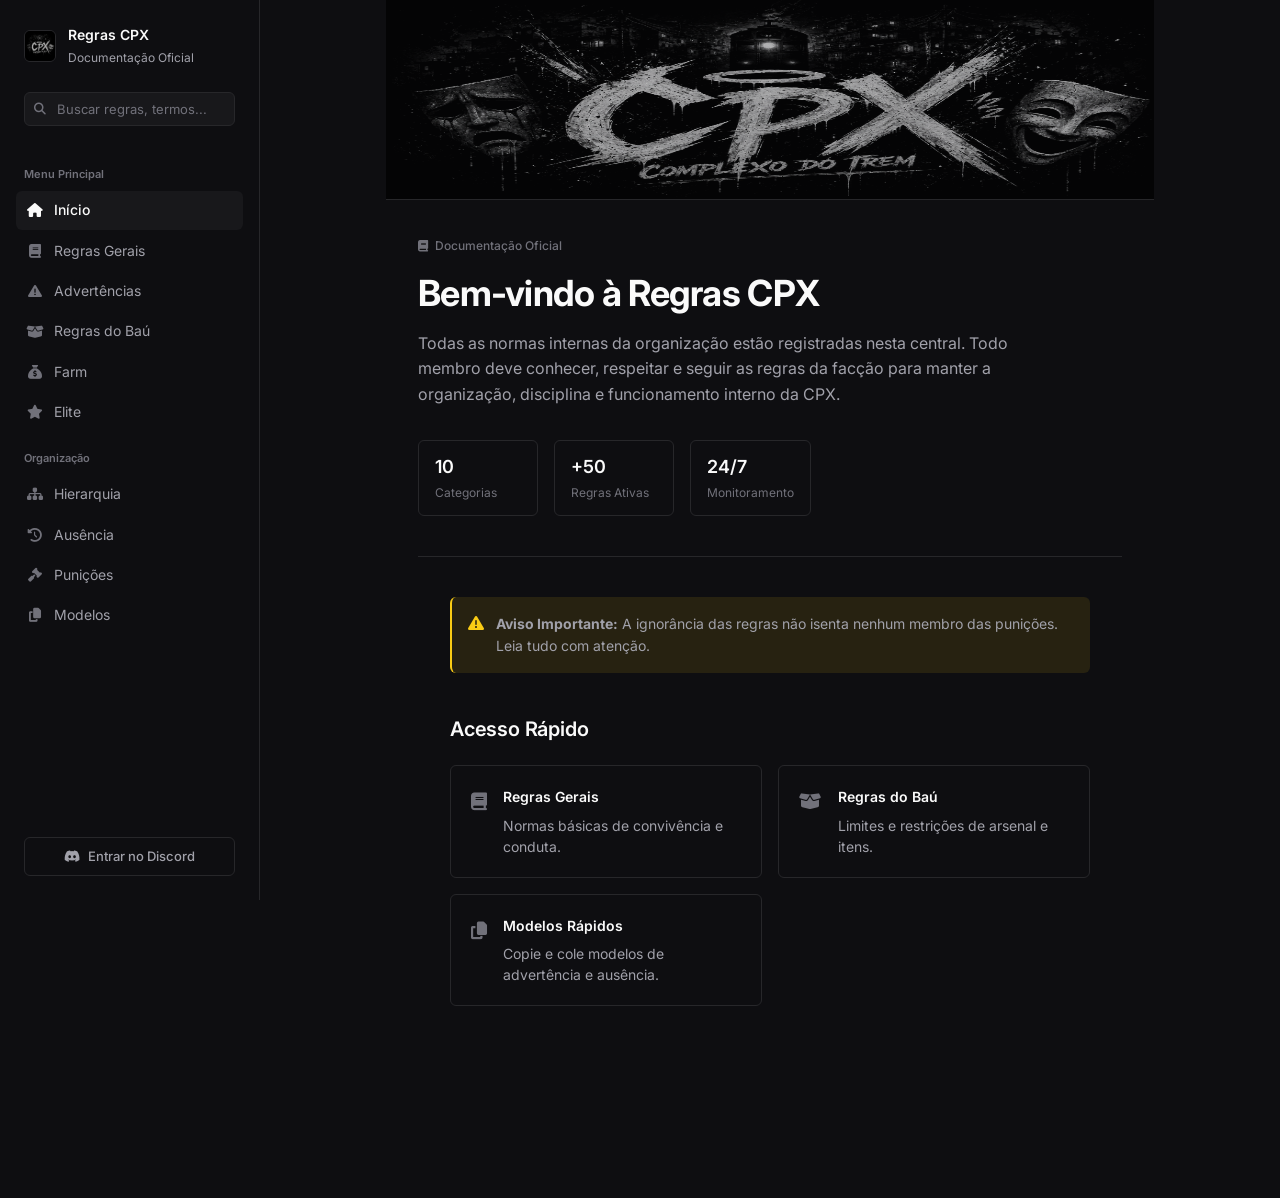
==== index.html @ 90bb9000 "site de regras" ====
<!DOCTYPE html>
<html lang="pt-BR">

<head>
    <meta charset="UTF-8">
    <meta name="viewport" content="width=device-width, initial-scale=1.0">
    <meta name="theme-color" content="#0B0B0D">
    <meta name="description" content="Central oficial de regras da facção CPX">
    <title>Regras CPX | Início</title>
    <link rel="stylesheet" href="style.css">
    <link rel="stylesheet" href="https://cdnjs.cloudflare.com/ajax/libs/font-awesome/6.4.0/css/all.min.css">
</head>

<body>

    <!-- Overlay Mobile -->
    <div id="overlay"></div>

    <!-- Sidebar -->
    <aside id="sidebar">
        <div class="sidebar-header">
            <div class="sidebar-logo"><img src="assets/logo.png" alt="CPX"></div>
            <div class="sidebar-title">
                <span>Regras CPX</span>
                <span>Documentação Oficial</span>
            </div>
        </div>

        <div class="sidebar-search">
            <div class="search-wrap">
                <i class="fa-solid fa-search search-icon"></i>
                <input type="text" id="search-input" placeholder="Buscar regras, termos...">
            </div>
            <div id="search-results"></div>
        </div>

        <nav class="sidebar-nav">
            <div class="nav-section-label">Menu Principal</div>
            <a href="index.html" class="nav-link active">
                <i class="fa-solid fa-house nav-icon"></i> Início
            </a>
            <a href="pages/gerais.html" class="nav-link">
                <i class="fa-solid fa-book nav-icon"></i> Regras Gerais
            </a>
            <a href="pages/advertencias.html" class="nav-link">
                <i class="fa-solid fa-triangle-exclamation nav-icon"></i> Advertências
            </a>
            <a href="pages/bau.html" class="nav-link">
                <i class="fa-solid fa-box-open nav-icon"></i> Regras do Baú
            </a>
            <a href="pages/farm.html" class="nav-link">
                <i class="fa-solid fa-sack-dollar nav-icon"></i> Farm
            </a>
            <a href="pages/elite.html" class="nav-link">
                <i class="fa-solid fa-star nav-icon"></i> Elite
            </a>

            <div class="nav-section-label">Organização</div>
            <a href="pages/hierarquia.html" class="nav-link">
                <i class="fa-solid fa-sitemap nav-icon"></i> Hierarquia
            </a>
            <a href="pages/ausencia.html" class="nav-link">
                <i class="fa-solid fa-clock-rotate-left nav-icon"></i> Ausência
            </a>
            <a href="pages/punicoes.html" class="nav-link">
                <i class="fa-solid fa-gavel nav-icon"></i> Punições
            </a>
            <a href="pages/modelos.html" class="nav-link">
                <i class="fa-solid fa-copy nav-icon"></i> Modelos
            </a>
        </nav>

        <div class="sidebar-footer">
            <a href="#" class="discord-btn">
                <i class="fa-brands fa-discord"></i> Entrar no Discord
            </a>
        </div>
    </aside>

    <!-- Main Content -->
    <main id="main">
        <!-- Topbar Mobile -->
        <div id="topbar">
            <button class="hamburger" id="hamburger-btn">
                <i class="fa-solid fa-bars"></i>
            </button>
            <div class="topbar-logo">Regras CPX</div>
            <div style="width: 24px;"></div> <!-- Spacer -->
        </div>

        <!-- Page: Início -->
        <section class="page active" id="page-inicio">
            <div class="page-cover">
                <img src="assets/banner.png" alt="Banner CPX">
            </div>
            <div class="page-content" style="padding-top: 32px;">
                <div class="hero">
                    <div class="hero-badge"><i class="fa-solid fa-book"></i> Documentação Oficial</div>
                    <h1>Bem-vindo à <span>Regras CPX</span></h1>
                    <p>
                        Todas as normas internas da organização estão registradas nesta central.
                        Todo membro deve conhecer, respeitar e seguir as regras da facção para manter a organização,
                        disciplina e funcionamento interno da CPX.
                    </p>

                    <div class="hero-stats">
                        <div class="stat-card">
                            <span class="stat-num">10</span>
                            <span class="stat-label">Categorias</span>
                        </div>
                        <div class="stat-card">
                            <span class="stat-num">+50</span>
                            <span class="stat-label">Regras Ativas</span>
                        </div>
                        <div class="stat-card">
                            <span class="stat-num">24/7</span>
                            <span class="stat-label">Monitoramento</span>
                        </div>
                    </div>
                </div>

                <div class="page-content" style="padding-top: 0;">
                    <div class="alert alert-yellow">
                        <i class="fa-solid fa-triangle-exclamation alert-icon"></i>
                        <div>
                            <strong>Aviso Importante:</strong> A ignorância das regras não isenta nenhum membro das
                            punições. Leia tudo com atenção.
                        </div>
                    </div>

                    <div class="section-title">Acesso Rápido</div>

                    <div class="cards-grid">
                        <a href="pages/gerais.html" style="text-decoration: none;">
                            <div class="rule-card">
                                <div class="rule-card-icon" style="color: var(--text-primary);"><i
                                        class="fa-solid fa-book"></i></div>
                                <div class="rule-card-body">
                                    <strong>Regras Gerais</strong>
                                    <span>Normas básicas de convivência e conduta.</span>
                                </div>
                            </div>
                        </a>
                        <a href="pages/bau.html" style="text-decoration: none;">
                            <div class="rule-card">
                                <div class="rule-card-icon" style="color: var(--yellow);"><i
                                        class="fa-solid fa-box-open"></i></div>
                                <div class="rule-card-body">
                                    <strong>Regras do Baú</strong>
                                    <span>Limites e restrições de arsenal e itens.</span>
                                </div>
                            </div>
                        </a>
                        <a href="pages/modelos.html" style="text-decoration: none;">
                            <div class="rule-card">
                                <div class="rule-card-icon" style="color: var(--green);"><i
                                        class="fa-solid fa-copy"></i></div>
                                <div class="rule-card-body">
                                    <strong>Modelos Rápidos</strong>
                                    <span>Copie e cole modelos de advertência e ausência.</span>
                                </div>
                            </div>
                        </a>
                    </div>
                </div>
        </section>
    </main>

    <!-- Back to top button -->
    <div id="back-top">
        <i class="fa-solid fa-chevron-up"></i>
    </div>

    <script src="script.js"></script>
</body>

</html>
---- style.css ----
@import url('https://fonts.googleapis.com/css2?family=Inter:wght@400;500;600;700&display=swap');

*,
*::before,
*::after {
  box-sizing: border-box;
  margin: 0;
  padding: 0;
}

:root {
  /* Cores estilo GitBook/Documentação */
  --bg-main: #0E0E11;
  --bg-sidebar: #0E0E11;
  --bg-card: #0E0E11;
  --bg-hover: #18181B;
  --border: #27272A;
  --border-hover: #3F3F46;

  --text-primary: #FAFAFA;
  --text-secondary: #A1A1AA;
  --text-muted: #71717A;

  --accent: #FFFFFF;

  /* Cores mais sóbrias/pastéis para os ícones */
  --red: #F87171;
  --green: #4ADE80;
  --yellow: #FACC15;
  --purple: #C084FC;
  --blue: #60A5FA;

  --sidebar-width: 260px;
  --transition: all 0.15s ease;

  --content-max-width: 768px;
}

html {
  scroll-behavior: smooth;
}

body {
  font-family: 'Inter', -apple-system, BlinkMacSystemFont, 'Segoe UI', Roboto, Helvetica, Arial, sans-serif;
  background: var(--bg-main);
  color: var(--text-primary);
  min-height: 100vh;
  display: flex;
  overflow-x: hidden;
  line-height: 1.6;
}

/* ── SCROLLBAR ── */
::-webkit-scrollbar {
  width: 6px;
  height: 6px;
}

::-webkit-scrollbar-track {
  background: transparent;
}

::-webkit-scrollbar-thumb {
  background: #27272A;
  border-radius: 4px;
}

::-webkit-scrollbar-thumb:hover {
  background: #3F3F46;
}

/* ── SIDEBAR ── */
#sidebar {
  width: var(--sidebar-width);
  min-height: 100vh;
  background: var(--bg-sidebar);
  border-right: 1px solid var(--border);
  display: flex;
  flex-direction: column;
  position: fixed;
  top: 0;
  left: 0;
  z-index: 100;
  overflow-y: auto;
  transition: transform 0.25s ease;
}

.sidebar-header {
  padding: 24px 24px 16px;
  display: flex;
  align-items: center;
  gap: 12px;
}

.sidebar-logo {
  width: 32px;
  height: 32px;
  background: var(--bg-hover);
  border: 1px solid var(--border);
  border-radius: 6px;
  display: flex;
  align-items: center;
  justify-content: center;
  flex-shrink: 0;
  overflow: hidden;
}

.sidebar-logo img {
  width: 100%;
  height: 100%;
  object-fit: cover;
}

/* Substitui a logo antiga caso não tenha imagem */
.sidebar-logo:empty::before {
  content: 'C';
  font-weight: 700;
  font-size: 14px;
  color: var(--text-primary);
}

.sidebar-title {
  display: flex;
  flex-direction: column;
}

.sidebar-title span:first-child {
  font-size: 14px;
  font-weight: 600;
  color: var(--text-primary);
}

.sidebar-title span:last-child {
  font-size: 12px;
  color: var(--text-secondary);
  font-weight: 400;
  margin-top: 2px;
}

/* Search */
.sidebar-search {
  padding: 8px 24px 16px;
}

.search-wrap {
  position: relative;
}

.search-wrap input {
  width: 100%;
  background: var(--bg-hover);
  border: 1px solid var(--border);
  border-radius: 6px;
  padding: 8px 12px 8px 32px;
  color: var(--text-primary);
  font-family: inherit;
  font-size: 13px;
  outline: none;
  transition: var(--transition);
}

.search-wrap input::placeholder {
  color: var(--text-muted);
}

.search-wrap input:focus {
  border-color: var(--border-hover);
  background: transparent;
}

.search-icon {
  position: absolute;
  left: 10px;
  top: 50%;
  transform: translateY(-50%);
  color: var(--text-muted);
  font-size: 12px;
  pointer-events: none;
}

#search-results {
  background: var(--bg-hover);
  border: 1px solid var(--border);
  border-radius: 6px;
  margin-top: 6px;
  display: none;
  max-height: 200px;
  overflow-y: auto;
}

#search-results a {
  display: block;
  padding: 10px 12px;
  font-size: 13px;
  color: var(--text-secondary);
  text-decoration: none;
  border-bottom: 1px solid var(--border);
  transition: var(--transition);
}

#search-results a:last-child {
  border-bottom: none;
}

#search-results a:hover {
  background: rgba(255, 255, 255, 0.03);
  color: var(--text-primary);
}

/* Nav */
.sidebar-nav {
  padding: 8px 16px;
  flex: 1;
}

.nav-section-label {
  font-size: 11px;
  font-weight: 600;
  color: var(--text-muted);
  padding: 16px 8px 8px;
}

.nav-link {
  display: flex;
  align-items: center;
  gap: 10px;
  padding: 8px 10px;
  border-radius: 6px;
  color: var(--text-secondary);
  text-decoration: none;
  font-size: 14px;
  font-weight: 400;
  transition: var(--transition);
  cursor: pointer;
  margin-bottom: 2px;
}

.nav-link:hover {
  background: var(--bg-hover);
  color: var(--text-primary);
}

.nav-link.active {
  background: var(--bg-hover);
  color: var(--text-primary);
  font-weight: 500;
}

.nav-link .nav-icon {
  font-size: 14px;
  width: 18px;
  text-align: center;
  color: var(--text-muted);
  transition: var(--transition);
}

.nav-link:hover .nav-icon,
.nav-link.active .nav-icon {
  color: var(--text-primary);
}

/* Sidebar footer */
.sidebar-footer {
  padding: 16px 24px 24px;
}

.discord-btn {
  display: flex;
  align-items: center;
  justify-content: center;
  gap: 8px;
  width: 100%;
  padding: 8px;
  background: transparent;
  border: 1px solid var(--border);
  border-radius: 6px;
  color: var(--text-secondary);
  font-size: 13px;
  font-weight: 500;
  text-decoration: none;
  transition: var(--transition);
}

.discord-btn:hover {
  background: var(--bg-hover);
  color: var(--text-primary);
  border-color: var(--border-hover);
}

/* ── MAIN AREA ── */
#main {
  margin-left: var(--sidebar-width);
  flex: 1;
  min-height: 100vh;
  display: flex;
  justify-content: center;
  /* Centraliza a página como no GitBook */
}

/* Topbar mobile */
#topbar {
  display: none;
  align-items: center;
  justify-content: space-between;
  padding: 12px 20px;
  background: var(--bg-main);
  border-bottom: 1px solid var(--border);
  position: sticky;
  top: 0;
  z-index: 90;
}

.hamburger {
  background: none;
  border: none;
  cursor: pointer;
  padding: 4px;
  color: var(--text-primary);
  font-size: 18px;
}

.topbar-logo {
  font-weight: 600;
  font-size: 14px;
}

/* Page wrapper */
.page {
  display: none;
  width: 100%;
  max-width: var(--content-max-width);
  animation: fadeIn 0.2s ease;
}

.page.active {
  display: block;
}

@keyframes fadeIn {
  from {
    opacity: 0;
  }

  to {
    opacity: 1;
  }
}

.page-content {
  padding: 48px 32px 80px;
}

/* Cover / Banner */
.page-cover {
  width: 100%;
  height: 200px;
  background: var(--bg-hover);
  border-bottom: 1px solid var(--border);
  position: relative;
  overflow: hidden;
}

.page-cover img {
  width: 100%;
  height: 100%;

  opacity: 0.8;
}

/* ── HERO (Início) ── */
.hero {
  padding: 0 0 40px;
  border-bottom: 1px solid var(--border);
  margin-bottom: 40px;
}

.hero-badge {
  display: inline-flex;
  align-items: center;
  gap: 6px;
  font-size: 12px;
  font-weight: 500;
  color: var(--text-muted);
  margin-bottom: 16px;
}

.hero h1 {
  font-size: 36px;
  font-weight: 700;
  line-height: 1.2;
  margin-bottom: 16px;
  letter-spacing: -0.02em;
}

.hero h1 span {
  color: var(--text-primary);
}

.hero p {
  font-size: 16px;
  color: var(--text-secondary);
  max-width: 650px;
  line-height: 1.6;
  margin-bottom: 32px;
}

.hero-stats {
  display: flex;
  gap: 16px;
  flex-wrap: wrap;
}

.stat-card {
  border: 1px solid var(--border);
  border-radius: 6px;
  padding: 12px 16px;
  display: flex;
  flex-direction: column;
  gap: 2px;
  min-width: 120px;
}

.stat-num {
  font-size: 18px;
  font-weight: 600;
  color: var(--text-primary);
}

.stat-label {
  font-size: 12px;
  color: var(--text-muted);
}

/* ── PAGE HEADER (Outras páginas) ── */
.page-header {
  padding: 48px 32px 0;
  margin-bottom: 32px;
}

.page-header h2 {
  font-size: 32px;
  font-weight: 700;
  letter-spacing: -0.02em;
}

.page-header p {
  color: var(--text-secondary);
  font-size: 16px;
  margin-top: 8px;
}

.header-divider {
  height: 1px;
  background: var(--border);
  margin: 32px 0 0;
}

/* ── SECTION TITLE ── */
.section-title {
  font-size: 20px;
  font-weight: 600;
  margin: 40px 0 20px;
  color: var(--text-primary);
  letter-spacing: -0.01em;
}

/* ── CARDS ── */
.cards-grid {
  display: grid;
  grid-template-columns: repeat(auto-fill, minmax(300px, 1fr));
  gap: 16px;
  margin-bottom: 32px;
}

.rule-card {
  background: transparent;
  border: 1px solid var(--border);
  border-radius: 6px;
  padding: 20px;
  transition: var(--transition);
  cursor: default;
  display: flex;
  align-items: flex-start;
  gap: 16px;
}

a .rule-card {
  cursor: pointer;
}

a .rule-card:hover {
  border-color: var(--border-hover);
  background: var(--bg-hover);
}

/* Removendo as cores chamativas dos ícones nos cards */
.rule-card-icon {
  font-size: 18px;
  margin-top: 2px;
  flex-shrink: 0;
  color: var(--text-muted) !important;
}

.rule-card-body {
  display: flex;
  flex-direction: column;
  gap: 6px;
}

.rule-card-body strong {
  font-size: 14px;
  font-weight: 600;
  color: var(--text-primary);
}

.rule-card-body span {
  font-size: 14px;
  color: var(--text-secondary);
  line-height: 1.5;
}

/* ── ALERT BOXES ── */
.alert {
  border-radius: 6px;
  padding: 16px;
  margin: 24px 0;
  display: flex;
  align-items: flex-start;
  gap: 12px;
  font-size: 14px;
  line-height: 1.6;
}

.alert-icon {
  font-size: 16px;
  margin-top: 2px;
  flex-shrink: 0;
}

.alert-red {
  background: rgba(248, 113, 113, 0.1);
  border-left: 2px solid var(--red);
  color: var(--text-secondary);
}

.alert-red .alert-icon {
  color: var(--red);
}

.alert-yellow {
  background: rgba(250, 204, 21, 0.1);
  border-left: 2px solid var(--yellow);
  color: var(--text-secondary);
}

.alert-yellow .alert-icon {
  color: var(--yellow);
}

.alert-green {
  background: rgba(74, 222, 128, 0.1);
  border-left: 2px solid var(--green);
  color: var(--text-secondary);
}

.alert-green .alert-icon {
  color: var(--green);
}

/* ── TABLE ── */
.table-wrap {
  overflow-x: auto;
  border: 1px solid var(--border);
  border-radius: 6px;
  margin: 24px 0;
}

table {
  width: 100%;
  border-collapse: collapse;
}

thead {
  background: var(--bg-hover);
  border-bottom: 1px solid var(--border);
}

th,
td {
  padding: 12px 16px;
  font-size: 14px;
  text-align: left;
  border-bottom: 1px solid var(--border);
}

th {
  font-weight: 500;
  color: var(--text-muted);
  font-size: 12px;
}

td {
  color: var(--text-secondary);
}

tr:last-child td {
  border-bottom: none;
}

/* Para a tabela de advertências */
td i {
  color: var(--text-muted) !important;
}

/* ── ADVERT STEPS ── */
.advert-steps {
  display: grid;
  grid-template-columns: repeat(auto-fill, minmax(200px, 1fr));
  gap: 16px;
  margin: 24px 0;
}

.advert-step {
  background: transparent;
  border: 1px solid var(--border);
  border-radius: 6px;
  padding: 24px 20px;
  text-align: center;
}

.advert-step-num {
  font-size: 24px;
  font-weight: 600;
  margin-bottom: 8px;
  color: var(--text-primary);
}

.advert-step strong {
  font-size: 14px;
  display: block;
  margin-bottom: 4px;
}

.advert-step p {
  font-size: 14px;
  color: var(--text-secondary);
}

/* ── HIERARCHY ── */
.hier-list {
  display: flex;
  flex-direction: column;
  gap: 12px;
  margin-top: 24px;
}

.hier-card {
  background: transparent;
  border: 1px solid var(--border);
  border-radius: 6px;
  padding: 16px 20px;
  display: flex;
  align-items: flex-start;
  gap: 16px;
}

.hier-rank {
  font-weight: 600;
  font-size: 13px;
  flex-shrink: 0;
  color: var(--text-muted);
  width: 24px;
}

.hier-info {
  flex: 1;
}

.hier-info strong {
  font-size: 15px;
  font-weight: 600;
  display: block;
  margin-bottom: 4px;
  color: var(--text-primary);
}

.hier-info span {
  font-size: 14px;
  color: var(--text-secondary);
  line-height: 1.5;
}

/* ── PUNISHMENTS ── */
.punish-grid {
  display: grid;
  grid-template-columns: repeat(auto-fill, minmax(280px, 1fr));
  gap: 16px;
  margin-top: 24px;
}

.punish-card {
  background: transparent;
  border: 1px solid var(--border);
  border-radius: 6px;
  padding: 20px;
}

.punish-level {
  font-size: 14px;
  font-weight: 600;
  margin-bottom: 12px;
  color: var(--text-primary);
}

.punish-items {
  display: flex;
  flex-direction: column;
  gap: 8px;
}

.punish-item {
  font-size: 14px;
  color: var(--text-secondary);
  display: flex;
  align-items: center;
  gap: 8px;
}

.punish-item::before {
  content: '-';
  color: var(--text-muted);
  flex-shrink: 0;
}

/* ── MODELS ── */
.model-card {
  background: transparent;
  border: 1px solid var(--border);
  border-radius: 6px;
  margin-bottom: 24px;
  overflow: hidden;
}

.model-header {
  padding: 12px 16px;
  display: flex;
  justify-content: space-between;
  align-items: center;
  border-bottom: 1px solid var(--border);
  background: var(--bg-hover);
}

.model-header strong {
  font-size: 13px;
  font-weight: 500;
  color: var(--text-primary);
}

.copy-btn {
  display: flex;
  align-items: center;
  gap: 6px;
  padding: 4px 8px;
  border-radius: 4px;
  background: transparent;
  border: 1px solid var(--border);
  color: var(--text-secondary);
  font-size: 12px;
  cursor: pointer;
  transition: var(--transition);
  font-family: inherit;
}

.copy-btn:hover {
  background: var(--bg-main);
  color: var(--text-primary);
  border-color: var(--border-hover);
}

.copy-btn.copied {
  color: var(--green);
  border-color: var(--green);
}

.model-body {
  padding: 16px;
}

.model-text {
  font-family: ui-monospace, SFMono-Regular, Menlo, Monaco, Consolas, monospace;
  font-size: 13px;
  line-height: 1.6;
  color: var(--text-secondary);
  white-space: pre-wrap;
  word-break: break-word;
}

/* ── BAÚ ── */
.bau-grid {
  display: grid;
  grid-template-columns: repeat(auto-fill, minmax(280px, 1fr));
  gap: 16px;
  margin: 24px 0;
}

.bau-cat {
  background: transparent;
  border: 1px solid var(--border);
  border-radius: 6px;
  overflow: hidden;
}

.bau-cat-header {
  padding: 12px 16px;
  font-size: 13px;
  font-weight: 600;
  border-bottom: 1px solid var(--border);
  background: var(--bg-hover);
  color: var(--text-primary);
}

.bau-cat-header i {
  color: var(--text-muted);
  margin-right: 6px;
}

.bau-cat-body {
  padding: 16px;
}

.bau-item {
  display: flex;
  align-items: center;
  gap: 8px;
  padding: 4px 0;
  font-size: 14px;
  color: var(--text-secondary);
}

.bau-item::before {
  content: '-';
  color: var(--text-muted);
  flex-shrink: 0;
}

/* ── BACK TO TOP ── */
#back-top {
  position: fixed;
  bottom: 32px;
  right: 32px;
  width: 36px;
  height: 36px;
  background: var(--bg-main);
  border: 1px solid var(--border);
  border-radius: 6px;
  display: flex;
  align-items: center;
  justify-content: center;
  cursor: pointer;
  color: var(--text-secondary);
  font-size: 14px;
  opacity: 0;
  pointer-events: none;
  transition: var(--transition);
  z-index: 200;
}

#back-top.visible {
  opacity: 1;
  pointer-events: auto;
}

#back-top:hover {
  background: var(--bg-hover);
  color: var(--text-primary);
}

/* ── OVERLAY ── */
#overlay {
  display: none;
  position: fixed;
  inset: 0;
  background: rgba(0, 0, 0, 0.4);
  z-index: 95;
  backdrop-filter: blur(2px);
}

/* ── RESPONSIVE ── */
@media (max-width: 900px) {
  #sidebar {
    transform: translateX(-100%);
  }

  #sidebar.open {
    transform: translateX(0);
  }

  #overlay {
    display: block;
    opacity: 0;
    pointer-events: none;
    transition: opacity 0.2s;
  }

  #overlay.show {
    opacity: 1;
    pointer-events: auto;
  }

  #main {
    margin-left: 0;
    width: 100%;
  }

  #topbar {
    display: flex;
  }

  .page {
    max-width: 100%;
  }

  .page-content,
  .page-header {
    padding-left: 20px;
    padding-right: 20px;
  }

  .hero h1 {
    font-size: 28px;
  }

  .cards-grid {
    grid-template-columns: 1fr;
  }

  .bau-grid {
    grid-template-columns: 1fr;
  }

  .punish-grid {
    grid-template-columns: 1fr;
  }
}
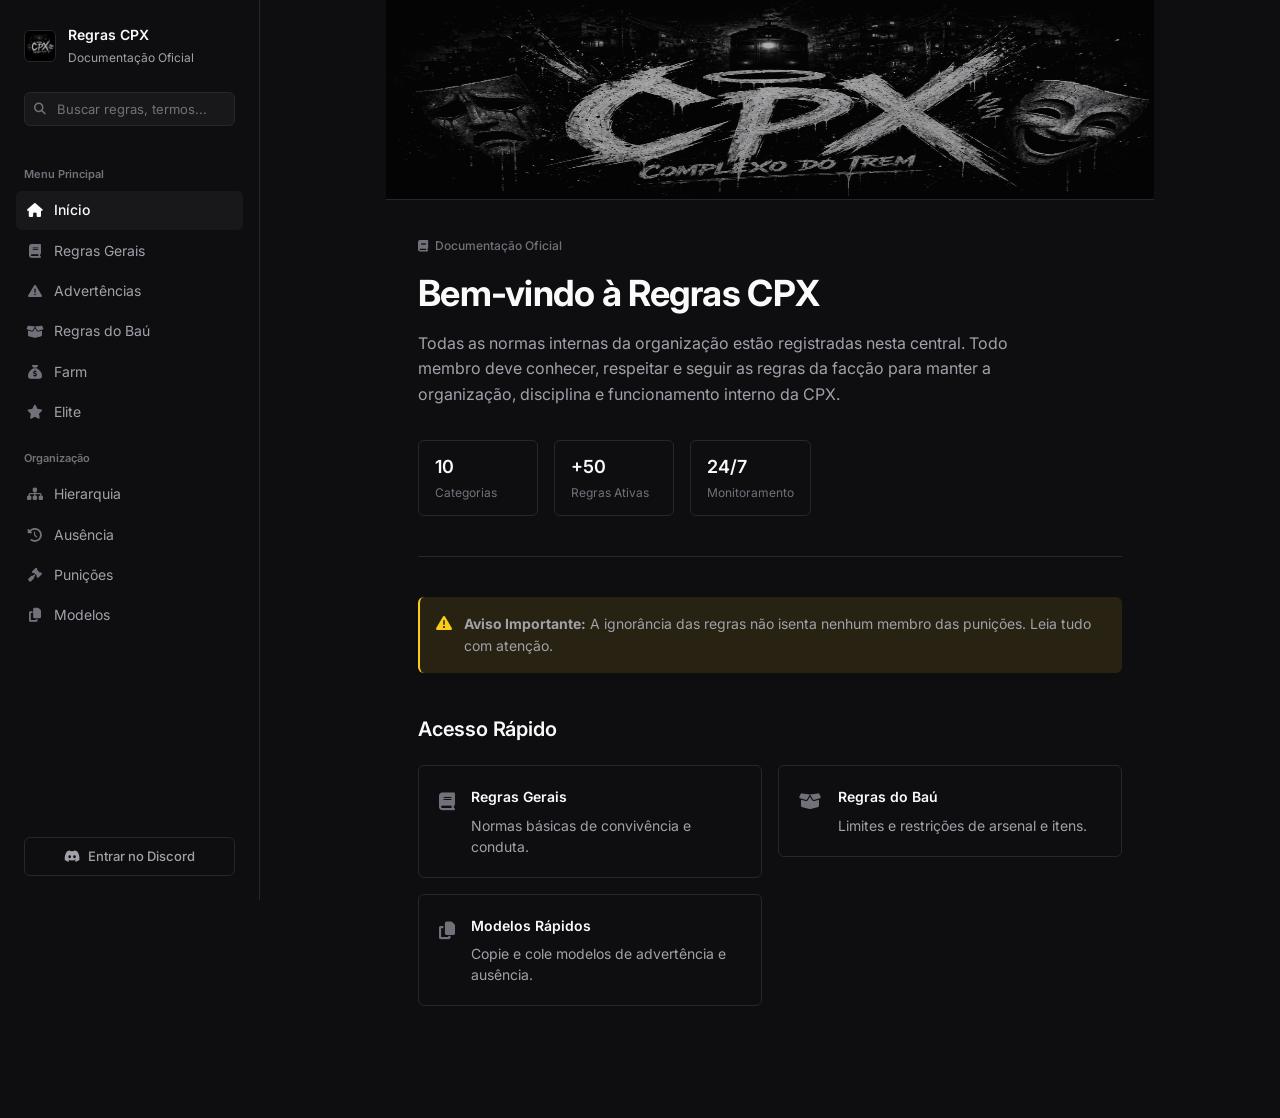
==== commit 129d7026: "mobile" ====
--- a/index.html
+++ b/index.html
@@ -119,14 +119,13 @@
                     </div>
                 </div>
 
-                <div class="page-content" style="padding-top: 0;">
-                    <div class="alert alert-yellow">
-                        <i class="fa-solid fa-triangle-exclamation alert-icon"></i>
-                        <div>
-                            <strong>Aviso Importante:</strong> A ignorância das regras não isenta nenhum membro das
-                            punições. Leia tudo com atenção.
-                        </div>
+                <div class="alert alert-yellow">
+                    <i class="fa-solid fa-triangle-exclamation alert-icon"></i>
+                    <div>
+                        <strong>Aviso Importante:</strong> A ignorância das regras não isenta nenhum membro das
+                        punições. Leia tudo com atenção.
                     </div>
+                </div>
 
                     <div class="section-title">Acesso Rápido</div>
 
--- a/style.css
+++ b/style.css
@@ -941,4 +941,54 @@
   .punish-grid {
     grid-template-columns: 1fr;
   }
+}
+
+@media (max-width: 600px) {
+  .hero h1 {
+    font-size: 24px;
+  }
+
+  .page-header h2 {
+    font-size: 24px;
+  }
+
+  .page-cover {
+    height: 140px;
+  }
+
+  .page-content,
+  .page-header {
+    padding-left: 16px;
+    padding-right: 16px;
+    padding-top: 24px;
+  }
+
+  .stat-card {
+    min-width: 100%;
+  }
+
+  .model-header {
+    flex-direction: column;
+    align-items: flex-start;
+    gap: 12px;
+  }
+
+  .copy-btn {
+    width: 100%;
+    justify-content: center;
+  }
+
+  .hier-card {
+    flex-direction: column;
+    gap: 8px;
+  }
+
+  .advert-step {
+    padding: 16px;
+  }
+
+  .rule-card {
+    flex-direction: column;
+    align-items: flex-start;
+  }
 }
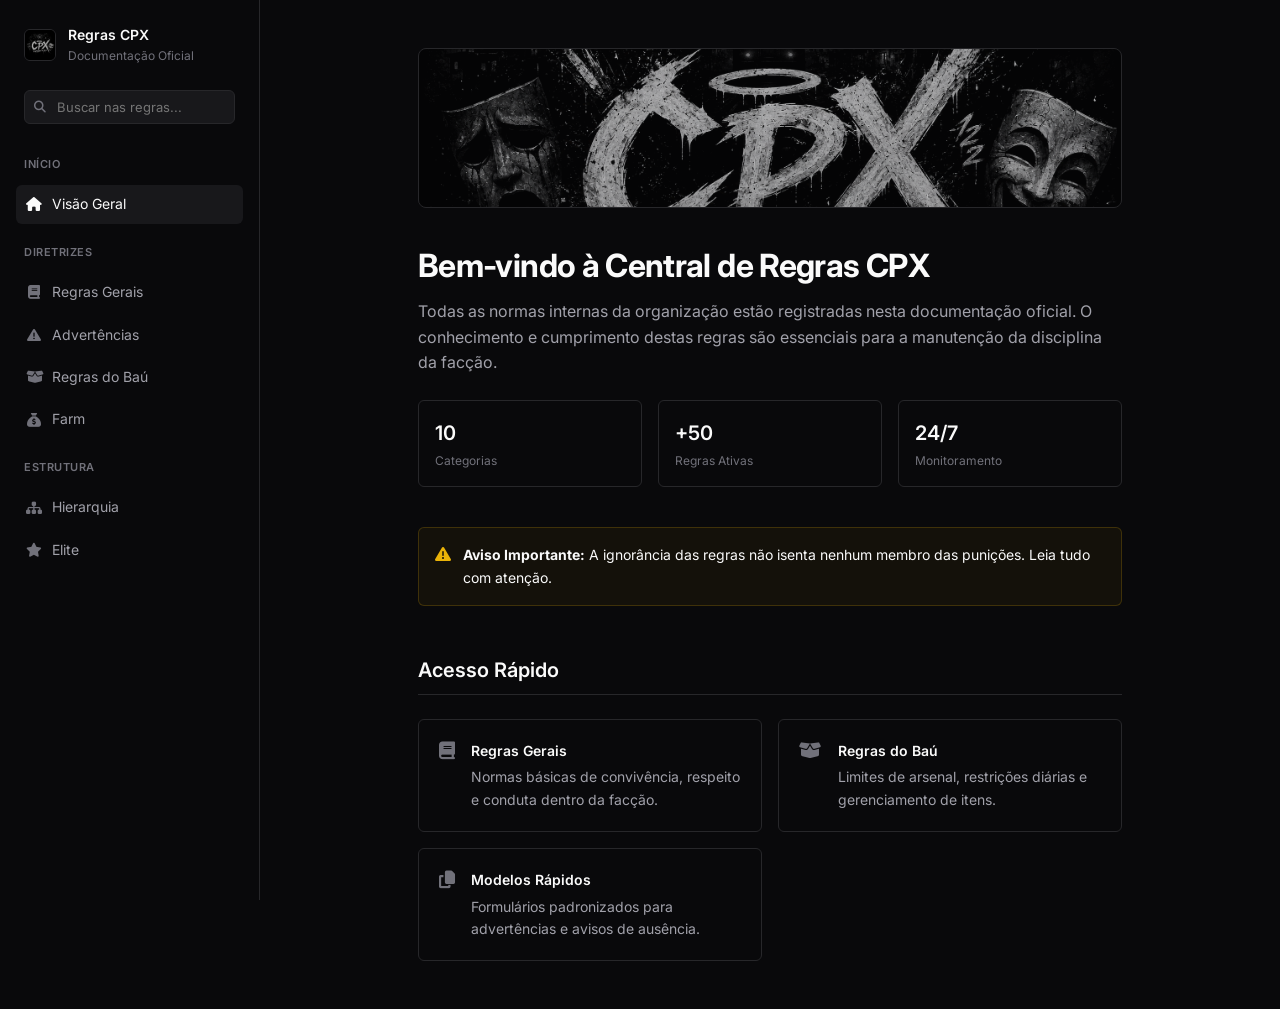
==== commit ede966cb: "corração2.0" ====
--- a/index.html
+++ b/index.html
@@ -1,176 +1,168 @@
 <!DOCTYPE html>
 <html lang="pt-BR">
-
 <head>
     <meta charset="UTF-8">
     <meta name="viewport" content="width=device-width, initial-scale=1.0">
-    <meta name="theme-color" content="#0B0B0D">
-    <meta name="description" content="Central oficial de regras da facção CPX">
-    <title>Regras CPX | Início</title>
+    <title>Regras CPX | Documentação Oficial</title>
     <link rel="stylesheet" href="style.css">
     <link rel="stylesheet" href="https://cdnjs.cloudflare.com/ajax/libs/font-awesome/6.4.0/css/all.min.css">
 </head>
-
 <body>
 
+<div class="app-container">
+
     <!-- Overlay Mobile -->
-    <div id="overlay"></div>
+    <div class="mobile-overlay" id="mobile-overlay"></div>
 
     <!-- Sidebar -->
-    <aside id="sidebar">
+    <aside class="sidebar" id="sidebar">
         <div class="sidebar-header">
-            <div class="sidebar-logo"><img src="assets/logo.png" alt="CPX"></div>
+            <div class="sidebar-logo">
+                <img src="assets/logo.png" alt="Logo">
+            </div>
             <div class="sidebar-title">
-                <span>Regras CPX</span>
+                <strong>Regras CPX</strong>
                 <span>Documentação Oficial</span>
             </div>
         </div>
 
         <div class="sidebar-search">
-            <div class="search-wrap">
-                <i class="fa-solid fa-search search-icon"></i>
-                <input type="text" id="search-input" placeholder="Buscar regras, termos...">
+            <div class="search-wrapper">
+                <i class="fa-solid fa-search"></i>
+                <input type="text" placeholder="Buscar nas regras...">
             </div>
-            <div id="search-results"></div>
         </div>
 
         <nav class="sidebar-nav">
-            <div class="nav-section-label">Menu Principal</div>
-            <a href="index.html" class="nav-link active">
-                <i class="fa-solid fa-house nav-icon"></i> Início
-            </a>
-            <a href="pages/gerais.html" class="nav-link">
-                <i class="fa-solid fa-book nav-icon"></i> Regras Gerais
-            </a>
-            <a href="pages/advertencias.html" class="nav-link">
-                <i class="fa-solid fa-triangle-exclamation nav-icon"></i> Advertências
-            </a>
-            <a href="pages/bau.html" class="nav-link">
-                <i class="fa-solid fa-box-open nav-icon"></i> Regras do Baú
-            </a>
-            <a href="pages/farm.html" class="nav-link">
-                <i class="fa-solid fa-sack-dollar nav-icon"></i> Farm
-            </a>
-            <a href="pages/elite.html" class="nav-link">
-                <i class="fa-solid fa-star nav-icon"></i> Elite
+            <div class="nav-label">Início</div>
+            <a href="index.html" class="nav-item active">
+                <i class="fa-solid fa-house"></i>
+                Visão Geral
             </a>
 
-            <div class="nav-section-label">Organização</div>
-            <a href="pages/hierarquia.html" class="nav-link">
-                <i class="fa-solid fa-sitemap nav-icon"></i> Hierarquia
+            <div class="nav-label">Diretrizes</div>
+            <a href="#" class="nav-item">
+                <i class="fa-solid fa-book"></i>
+                Regras Gerais
             </a>
-            <a href="pages/ausencia.html" class="nav-link">
-                <i class="fa-solid fa-clock-rotate-left nav-icon"></i> Ausência
+            <a href="#" class="nav-item">
+                <i class="fa-solid fa-triangle-exclamation"></i>
+                Advertências
             </a>
-            <a href="pages/punicoes.html" class="nav-link">
-                <i class="fa-solid fa-gavel nav-icon"></i> Punições
+            <a href="#" class="nav-item">
+                <i class="fa-solid fa-box-open"></i>
+                Regras do Baú
             </a>
-            <a href="pages/modelos.html" class="nav-link">
-                <i class="fa-solid fa-copy nav-icon"></i> Modelos
+            <a href="#" class="nav-item">
+                <i class="fa-solid fa-sack-dollar"></i>
+                Farm
+            </a>
+
+            <div class="nav-label">Estrutura</div>
+            <a href="#" class="nav-item">
+                <i class="fa-solid fa-sitemap"></i>
+                Hierarquia
+            </a>
+            <a href="#" class="nav-item">
+                <i class="fa-solid fa-star"></i>
+                Elite
             </a>
         </nav>
-
-        <div class="sidebar-footer">
-            <a href="#" class="discord-btn">
-                <i class="fa-brands fa-discord"></i> Entrar no Discord
-            </a>
-        </div>
     </aside>
 
     <!-- Main Content -->
-    <main id="main">
+    <main class="main-content">
         <!-- Topbar Mobile -->
-        <div id="topbar">
+        <header class="topbar-mobile">
             <button class="hamburger" id="hamburger-btn">
                 <i class="fa-solid fa-bars"></i>
             </button>
-            <div class="topbar-logo">Regras CPX</div>
-            <div style="width: 24px;"></div> <!-- Spacer -->
-        </div>
+            <strong>Regras CPX</strong>
+            <div style="width: 18px;"></div> <!-- Placeholder to center text -->
+        </header>
 
-        <!-- Page: Início -->
-        <section class="page active" id="page-inicio">
-            <div class="page-cover">
+        <!-- Page Content -->
+        <div class="page-container">
+            
+            <div class="page-banner">
                 <img src="assets/banner.png" alt="Banner CPX">
             </div>
-            <div class="page-content" style="padding-top: 32px;">
-                <div class="hero">
-                    <div class="hero-badge"><i class="fa-solid fa-book"></i> Documentação Oficial</div>
-                    <h1>Bem-vindo à <span>Regras CPX</span></h1>
-                    <p>
-                        Todas as normas internas da organização estão registradas nesta central.
-                        Todo membro deve conhecer, respeitar e seguir as regras da facção para manter a organização,
-                        disciplina e funcionamento interno da CPX.
-                    </p>
 
-                    <div class="hero-stats">
-                        <div class="stat-card">
-                            <span class="stat-num">10</span>
-                            <span class="stat-label">Categorias</span>
-                        </div>
-                        <div class="stat-card">
-                            <span class="stat-num">+50</span>
-                            <span class="stat-label">Regras Ativas</span>
-                        </div>
-                        <div class="stat-card">
-                            <span class="stat-num">24/7</span>
-                            <span class="stat-label">Monitoramento</span>
-                        </div>
+            <header class="page-header">
+                <h1 class="page-title">Bem-vindo à Central de Regras CPX</h1>
+                <p class="page-description">
+                    Todas as normas internas da organização estão registradas nesta documentação oficial.
+                    O conhecimento e cumprimento destas regras são essenciais para a manutenção da disciplina da facção.
+                </p>
+
+                <div class="stats-grid">
+                    <div class="stat-item">
+                        <div class="stat-value">10</div>
+                        <div class="stat-label">Categorias</div>
+                    </div>
+                    <div class="stat-item">
+                        <div class="stat-value">+50</div>
+                        <div class="stat-label">Regras Ativas</div>
+                    </div>
+                    <div class="stat-item">
+                        <div class="stat-value">24/7</div>
+                        <div class="stat-label">Monitoramento</div>
                     </div>
                 </div>
+            </header>
 
-                <div class="alert alert-yellow">
-                    <i class="fa-solid fa-triangle-exclamation alert-icon"></i>
-                    <div>
-                        <strong>Aviso Importante:</strong> A ignorância das regras não isenta nenhum membro das
-                        punições. Leia tudo com atenção.
+            <div class="alert alert-warning">
+                <i class="fa-solid fa-triangle-exclamation alert-icon"></i>
+                <div>
+                    <strong>Aviso Importante:</strong> A ignorância das regras não isenta nenhum membro das punições. Leia tudo com atenção.
+                </div>
+            </div>
+
+            <h2 class="section-title">Acesso Rápido</h2>
+            
+            <div class="cards-grid">
+                <a href="#" class="card">
+                    <i class="fa-solid fa-book card-icon"></i>
+                    <div class="card-content">
+                        <strong>Regras Gerais</strong>
+                        <span>Normas básicas de convivência, respeito e conduta dentro da facção.</span>
                     </div>
-                </div>
+                </a>
 
-                    <div class="section-title">Acesso Rápido</div>
+                <a href="#" class="card">
+                    <i class="fa-solid fa-box-open card-icon"></i>
+                    <div class="card-content">
+                        <strong>Regras do Baú</strong>
+                        <span>Limites de arsenal, restrições diárias e gerenciamento de itens.</span>
+                    </div>
+                </a>
 
-                    <div class="cards-grid">
-                        <a href="pages/gerais.html" style="text-decoration: none;">
-                            <div class="rule-card">
-                                <div class="rule-card-icon" style="color: var(--text-primary);"><i
-                                        class="fa-solid fa-book"></i></div>
-                                <div class="rule-card-body">
-                                    <strong>Regras Gerais</strong>
-                                    <span>Normas básicas de convivência e conduta.</span>
-                                </div>
-                            </div>
-                        </a>
-                        <a href="pages/bau.html" style="text-decoration: none;">
-                            <div class="rule-card">
-                                <div class="rule-card-icon" style="color: var(--yellow);"><i
-                                        class="fa-solid fa-box-open"></i></div>
-                                <div class="rule-card-body">
-                                    <strong>Regras do Baú</strong>
-                                    <span>Limites e restrições de arsenal e itens.</span>
-                                </div>
-                            </div>
-                        </a>
-                        <a href="pages/modelos.html" style="text-decoration: none;">
-                            <div class="rule-card">
-                                <div class="rule-card-icon" style="color: var(--green);"><i
-                                        class="fa-solid fa-copy"></i></div>
-                                <div class="rule-card-body">
-                                    <strong>Modelos Rápidos</strong>
-                                    <span>Copie e cole modelos de advertência e ausência.</span>
-                                </div>
-                            </div>
-                        </a>
+                <a href="#" class="card">
+                    <i class="fa-solid fa-copy card-icon"></i>
+                    <div class="card-content">
+                        <strong>Modelos Rápidos</strong>
+                        <span>Formulários padronizados para advertências e avisos de ausência.</span>
                     </div>
-                </div>
-        </section>
+                </a>
+            </div>
+
+        </div>
     </main>
+</div>
 
-    <!-- Back to top button -->
-    <div id="back-top">
-        <i class="fa-solid fa-chevron-up"></i>
-    </div>
+<script>
+    const hamburgerBtn = document.getElementById('hamburger-btn');
+    const sidebar = document.getElementById('sidebar');
+    const overlay = document.getElementById('mobile-overlay');
 
-    <script src="script.js"></script>
+    function toggleMenu() {
+        sidebar.classList.toggle('open');
+        overlay.classList.toggle('active');
+    }
+
+    hamburgerBtn.addEventListener('click', toggleMenu);
+    overlay.addEventListener('click', toggleMenu);
+</script>
+
 </body>
-
 </html>
--- a/style.css
+++ b/style.css
@@ -1,92 +1,71 @@
 @import url('https://fonts.googleapis.com/css2?family=Inter:wght@400;500;600;700&display=swap');
 
-*,
-*::before,
-*::after {
+:root {
+  --bg-main: #09090b; /* Zinc 950 */
+  --bg-sidebar: #09090b;
+  --bg-card: transparent;
+  --bg-hover: #18181b; /* Zinc 900 */
+  
+  --border: #27272a; /* Zinc 800 */
+  --border-hover: #3f3f46;
+  
+  --text-primary: #fafafa;
+  --text-secondary: #a1a1aa;
+  --text-muted: #71717a;
+  
+  --color-red: #ef4444;
+  --color-green: #22c55e;
+  --color-yellow: #eab308;
+
+  --sidebar-width: 260px;
+  --content-max-width: 768px;
+}
+
+* {
   box-sizing: border-box;
   margin: 0;
   padding: 0;
 }
 
-:root {
-  /* Cores estilo GitBook/Documentação */
-  --bg-main: #0E0E11;
-  --bg-sidebar: #0E0E11;
-  --bg-card: #0E0E11;
-  --bg-hover: #18181B;
-  --border: #27272A;
-  --border-hover: #3F3F46;
-
-  --text-primary: #FAFAFA;
-  --text-secondary: #A1A1AA;
-  --text-muted: #71717A;
-
-  --accent: #FFFFFF;
-
-  /* Cores mais sóbrias/pastéis para os ícones */
-  --red: #F87171;
-  --green: #4ADE80;
-  --yellow: #FACC15;
-  --purple: #C084FC;
-  --blue: #60A5FA;
-
-  --sidebar-width: 260px;
-  --transition: all 0.15s ease;
-
-  --content-max-width: 768px;
-}
-
-html {
-  scroll-behavior: smooth;
-}
-
 body {
-  font-family: 'Inter', -apple-system, BlinkMacSystemFont, 'Segoe UI', Roboto, Helvetica, Arial, sans-serif;
-  background: var(--bg-main);
-  color: var(--text-primary);
+  font-family: 'Inter', sans-serif;
+  background-color: var(--bg-main);
+  color: var(--text-primary);
+  line-height: 1.6;
+  font-size: 15px;
+  -webkit-font-smoothing: antialiased;
+}
+
+/* ── SCROLLBAR ── */
+::-webkit-scrollbar { width: 6px; height: 6px; }
+::-webkit-scrollbar-track { background: transparent; }
+::-webkit-scrollbar-thumb { background: #27272a; border-radius: 4px; }
+::-webkit-scrollbar-thumb:hover { background: #3f3f46; }
+
+/* ── LAYOUT PRINCIPAL ── */
+.app-container {
+  display: flex;
   min-height: 100vh;
-  display: flex;
-  overflow-x: hidden;
-  line-height: 1.6;
-}
-
-/* ── SCROLLBAR ── */
-::-webkit-scrollbar {
-  width: 6px;
-  height: 6px;
-}
-
-::-webkit-scrollbar-track {
-  background: transparent;
-}
-
-::-webkit-scrollbar-thumb {
-  background: #27272A;
-  border-radius: 4px;
-}
-
-::-webkit-scrollbar-thumb:hover {
-  background: #3F3F46;
 }
 
 /* ── SIDEBAR ── */
-#sidebar {
+.sidebar {
   width: var(--sidebar-width);
-  min-height: 100vh;
-  background: var(--bg-sidebar);
+  background-color: var(--bg-sidebar);
   border-right: 1px solid var(--border);
   display: flex;
   flex-direction: column;
   position: fixed;
   top: 0;
   left: 0;
+  bottom: 0;
   z-index: 100;
+  transition: transform 0.25s ease;
   overflow-y: auto;
-  transition: transform 0.25s ease;
 }
 
 .sidebar-header {
-  padding: 24px 24px 16px;
+  padding: 24px;
   display: flex;
   align-items: center;
   gap: 12px;
@@ -95,13 +74,12 @@
 .sidebar-logo {
   width: 32px;
   height: 32px;
-  background: var(--bg-hover);
+  background-color: var(--bg-hover);
   border: 1px solid var(--border);
   border-radius: 6px;
   display: flex;
   align-items: center;
   justify-content: center;
-  flex-shrink: 0;
   overflow: hidden;
 }
 
@@ -111,42 +89,26 @@
   object-fit: cover;
 }
 
-/* Substitui a logo antiga caso não tenha imagem */
-.sidebar-logo:empty::before {
-  content: 'C';
-  font-weight: 700;
-  font-size: 14px;
-  color: var(--text-primary);
-}
-
 .sidebar-title {
   display: flex;
   flex-direction: column;
 }
 
-.sidebar-title span:first-child {
+.sidebar-title strong {
   font-size: 14px;
   font-weight: 600;
-  color: var(--text-primary);
-}
-
-.sidebar-title span:last-child {
+}
+
+.sidebar-title span {
   font-size: 12px;
-  color: var(--text-secondary);
-  font-weight: 400;
-  margin-top: 2px;
-}
-
-/* Search */
+  color: var(--text-muted);
+}
+
 .sidebar-search {
-  padding: 8px 24px 16px;
-}
-
-.search-wrap {
-  position: relative;
-}
-
-.search-wrap input {
+  padding: 0 24px 16px;
+}
+
+.sidebar-search input {
   width: 100%;
   background: var(--bg-hover);
   border: 1px solid var(--border);
@@ -156,71 +118,38 @@
   font-family: inherit;
   font-size: 13px;
   outline: none;
-  transition: var(--transition);
-}
-
-.search-wrap input::placeholder {
-  color: var(--text-muted);
-}
-
-.search-wrap input:focus {
-  border-color: var(--border-hover);
-  background: transparent;
-}
-
-.search-icon {
+}
+
+.search-wrapper {
+  position: relative;
+}
+
+.search-wrapper i {
   position: absolute;
   left: 10px;
   top: 50%;
   transform: translateY(-50%);
   color: var(--text-muted);
   font-size: 12px;
-  pointer-events: none;
-}
-
-#search-results {
-  background: var(--bg-hover);
-  border: 1px solid var(--border);
-  border-radius: 6px;
-  margin-top: 6px;
-  display: none;
-  max-height: 200px;
-  overflow-y: auto;
-}
-
-#search-results a {
-  display: block;
-  padding: 10px 12px;
-  font-size: 13px;
-  color: var(--text-secondary);
-  text-decoration: none;
-  border-bottom: 1px solid var(--border);
-  transition: var(--transition);
-}
-
-#search-results a:last-child {
-  border-bottom: none;
-}
-
-#search-results a:hover {
-  background: rgba(255, 255, 255, 0.03);
-  color: var(--text-primary);
-}
-
-/* Nav */
+}
+
 .sidebar-nav {
-  padding: 8px 16px;
-  flex: 1;
-}
-
-.nav-section-label {
+  padding: 0 16px 24px;
+  display: flex;
+  flex-direction: column;
+  gap: 4px;
+}
+
+.nav-label {
   font-size: 11px;
   font-weight: 600;
   color: var(--text-muted);
   padding: 16px 8px 8px;
-}
-
-.nav-link {
+  text-transform: uppercase;
+  letter-spacing: 0.05em;
+}
+
+.nav-item {
   display: flex;
   align-items: center;
   gap: 10px;
@@ -229,766 +158,264 @@
   color: var(--text-secondary);
   text-decoration: none;
   font-size: 14px;
-  font-weight: 400;
-  transition: var(--transition);
-  cursor: pointer;
-  margin-bottom: 2px;
-}
-
-.nav-link:hover {
-  background: var(--bg-hover);
-  color: var(--text-primary);
-}
-
-.nav-link.active {
-  background: var(--bg-hover);
-  color: var(--text-primary);
-  font-weight: 500;
-}
-
-.nav-link .nav-icon {
-  font-size: 14px;
-  width: 18px;
+  transition: all 0.2s;
+}
+
+.nav-item i {
+  width: 16px;
   text-align: center;
-  color: var(--text-muted);
-  transition: var(--transition);
-}
-
-.nav-link:hover .nav-icon,
-.nav-link.active .nav-icon {
-  color: var(--text-primary);
-}
-
-/* Sidebar footer */
-.sidebar-footer {
-  padding: 16px 24px 24px;
-}
-
-.discord-btn {
-  display: flex;
+  font-size: 14px;
+  color: var(--text-muted);
+}
+
+.nav-item:hover, .nav-item.active {
+  background-color: var(--bg-hover);
+  color: var(--text-primary);
+}
+
+.nav-item.active i {
+  color: var(--text-primary);
+}
+
+/* ── CONTEÚDO PRINCIPAL ── */
+.main-content {
+  flex: 1;
+  margin-left: var(--sidebar-width);
+  display: flex;
+  flex-direction: column;
   align-items: center;
-  justify-content: center;
-  gap: 8px;
-  width: 100%;
-  padding: 8px;
-  background: transparent;
-  border: 1px solid var(--border);
-  border-radius: 6px;
-  color: var(--text-secondary);
-  font-size: 13px;
-  font-weight: 500;
-  text-decoration: none;
-  transition: var(--transition);
-}
-
-.discord-btn:hover {
-  background: var(--bg-hover);
-  color: var(--text-primary);
-  border-color: var(--border-hover);
-}
-
-/* ── MAIN AREA ── */
-#main {
-  margin-left: var(--sidebar-width);
-  flex: 1;
-  min-height: 100vh;
-  display: flex;
-  justify-content: center;
-  /* Centraliza a página como no GitBook */
-}
-
-/* Topbar mobile */
-#topbar {
+}
+
+.topbar-mobile {
   display: none;
-  align-items: center;
-  justify-content: space-between;
+  width: 100%;
   padding: 12px 20px;
-  background: var(--bg-main);
   border-bottom: 1px solid var(--border);
+  background-color: var(--bg-main);
   position: sticky;
   top: 0;
   z-index: 90;
+  align-items: center;
+  justify-content: space-between;
 }
 
 .hamburger {
   background: none;
   border: none;
+  color: var(--text-primary);
+  font-size: 18px;
   cursor: pointer;
-  padding: 4px;
-  color: var(--text-primary);
-  font-size: 18px;
-}
-
-.topbar-logo {
-  font-weight: 600;
-  font-size: 14px;
-}
-
-/* Page wrapper */
-.page {
-  display: none;
+}
+
+.page-container {
   width: 100%;
   max-width: var(--content-max-width);
-  animation: fadeIn 0.2s ease;
-}
-
-.page.active {
-  display: block;
-}
-
-@keyframes fadeIn {
-  from {
-    opacity: 0;
-  }
-
-  to {
-    opacity: 1;
-  }
-}
-
-.page-content {
-  padding: 48px 32px 80px;
-}
-
-/* Cover / Banner */
-.page-cover {
-  width: 100%;
-  height: 200px;
-  background: var(--bg-hover);
-  border-bottom: 1px solid var(--border);
-  position: relative;
+  padding: 48px 32px;
+}
+
+/* Banner da Página */
+.page-banner {
+  width: 100%;
+  height: 160px;
+  background-color: var(--bg-hover);
+  border-radius: 8px;
+  margin-bottom: 32px;
   overflow: hidden;
-}
-
-.page-cover img {
+  border: 1px solid var(--border);
+}
+
+.page-banner img {
   width: 100%;
   height: 100%;
-
+  object-fit: cover;
   opacity: 0.8;
 }
 
-/* ── HERO (Início) ── */
-.hero {
-  padding: 0 0 40px;
-  border-bottom: 1px solid var(--border);
+/* Cabeçalho da Página */
+.page-header {
   margin-bottom: 40px;
 }
 
-.hero-badge {
-  display: inline-flex;
-  align-items: center;
-  gap: 6px;
-  font-size: 12px;
-  font-weight: 500;
-  color: var(--text-muted);
-  margin-bottom: 16px;
-}
-
-.hero h1 {
-  font-size: 36px;
-  font-weight: 700;
-  line-height: 1.2;
-  margin-bottom: 16px;
-  letter-spacing: -0.02em;
-}
-
-.hero h1 span {
-  color: var(--text-primary);
-}
-
-.hero p {
-  font-size: 16px;
-  color: var(--text-secondary);
-  max-width: 650px;
-  line-height: 1.6;
-  margin-bottom: 32px;
-}
-
-.hero-stats {
-  display: flex;
-  gap: 16px;
-  flex-wrap: wrap;
-}
-
-.stat-card {
-  border: 1px solid var(--border);
-  border-radius: 6px;
-  padding: 12px 16px;
-  display: flex;
-  flex-direction: column;
-  gap: 2px;
-  min-width: 120px;
-}
-
-.stat-num {
-  font-size: 18px;
-  font-weight: 600;
-  color: var(--text-primary);
-}
-
-.stat-label {
-  font-size: 12px;
-  color: var(--text-muted);
-}
-
-/* ── PAGE HEADER (Outras páginas) ── */
-.page-header {
-  padding: 48px 32px 0;
-  margin-bottom: 32px;
-}
-
-.page-header h2 {
+.page-title {
   font-size: 32px;
   font-weight: 700;
   letter-spacing: -0.02em;
-}
-
-.page-header p {
+  margin-bottom: 8px;
+}
+
+.page-description {
+  font-size: 16px;
   color: var(--text-secondary);
-  font-size: 16px;
-  margin-top: 8px;
-}
-
-.header-divider {
-  height: 1px;
-  background: var(--border);
-  margin: 32px 0 0;
-}
-
-/* ── SECTION TITLE ── */
+}
+
+/* Estatísticas */
+.stats-grid {
+  display: flex;
+  gap: 16px;
+  margin-top: 24px;
+}
+
+.stat-item {
+  flex: 1;
+  border: 1px solid var(--border);
+  border-radius: 6px;
+  padding: 16px;
+  display: flex;
+  flex-direction: column;
+}
+
+.stat-value {
+  font-size: 20px;
+  font-weight: 600;
+  color: var(--text-primary);
+}
+
+.stat-label {
+  font-size: 12px;
+  color: var(--text-muted);
+  margin-top: 2px;
+}
+
+/* Títulos de Seção */
 .section-title {
   font-size: 20px;
   font-weight: 600;
-  margin: 40px 0 20px;
-  color: var(--text-primary);
-  letter-spacing: -0.01em;
-}
-
-/* ── CARDS ── */
+  margin: 48px 0 24px;
+  padding-bottom: 8px;
+  border-bottom: 1px solid var(--border);
+}
+
+/* Grid de Cards */
 .cards-grid {
   display: grid;
   grid-template-columns: repeat(auto-fill, minmax(300px, 1fr));
   gap: 16px;
-  margin-bottom: 32px;
-}
-
-.rule-card {
-  background: transparent;
+}
+
+.card {
   border: 1px solid var(--border);
   border-radius: 6px;
   padding: 20px;
-  transition: var(--transition);
-  cursor: default;
-  display: flex;
-  align-items: flex-start;
+  display: flex;
   gap: 16px;
-}
-
-a .rule-card {
-  cursor: pointer;
-}
-
-a .rule-card:hover {
+  text-decoration: none;
+  color: inherit;
+  transition: all 0.2s;
+  background-color: var(--bg-card);
+}
+
+a.card:hover {
+  background-color: var(--bg-hover);
   border-color: var(--border-hover);
-  background: var(--bg-hover);
-}
-
-/* Removendo as cores chamativas dos ícones nos cards */
-.rule-card-icon {
+}
+
+.card-icon {
   font-size: 18px;
+  color: var(--text-muted);
   margin-top: 2px;
-  flex-shrink: 0;
-  color: var(--text-muted) !important;
-}
-
-.rule-card-body {
-  display: flex;
-  flex-direction: column;
-  gap: 6px;
-}
-
-.rule-card-body strong {
+}
+
+.card-content {
+  display: flex;
+  flex-direction: column;
+  gap: 4px;
+}
+
+.card-content strong {
   font-size: 14px;
   font-weight: 600;
   color: var(--text-primary);
 }
 
-.rule-card-body span {
+.card-content span {
   font-size: 14px;
   color: var(--text-secondary);
-  line-height: 1.5;
-}
-
-/* ── ALERT BOXES ── */
+}
+
+/* Alertas */
 .alert {
+  border: 1px solid var(--border);
   border-radius: 6px;
   padding: 16px;
+  display: flex;
+  gap: 12px;
   margin: 24px 0;
-  display: flex;
-  align-items: flex-start;
-  gap: 12px;
-  font-size: 14px;
-  line-height: 1.6;
+  font-size: 14px;
 }
 
 .alert-icon {
   font-size: 16px;
   margin-top: 2px;
-  flex-shrink: 0;
-}
-
-.alert-red {
-  background: rgba(248, 113, 113, 0.1);
-  border-left: 2px solid var(--red);
-  color: var(--text-secondary);
-}
-
-.alert-red .alert-icon {
-  color: var(--red);
-}
-
-.alert-yellow {
-  background: rgba(250, 204, 21, 0.1);
-  border-left: 2px solid var(--yellow);
-  color: var(--text-secondary);
-}
-
-.alert-yellow .alert-icon {
-  color: var(--yellow);
-}
-
-.alert-green {
-  background: rgba(74, 222, 128, 0.1);
-  border-left: 2px solid var(--green);
-  color: var(--text-secondary);
-}
-
-.alert-green .alert-icon {
-  color: var(--green);
-}
-
-/* ── TABLE ── */
-.table-wrap {
-  overflow-x: auto;
-  border: 1px solid var(--border);
-  border-radius: 6px;
-  margin: 24px 0;
-}
-
-table {
-  width: 100%;
-  border-collapse: collapse;
-}
-
-thead {
-  background: var(--bg-hover);
-  border-bottom: 1px solid var(--border);
-}
-
-th,
-td {
-  padding: 12px 16px;
-  font-size: 14px;
-  text-align: left;
-  border-bottom: 1px solid var(--border);
-}
-
-th {
-  font-weight: 500;
-  color: var(--text-muted);
-  font-size: 12px;
-}
-
-td {
-  color: var(--text-secondary);
-}
-
-tr:last-child td {
-  border-bottom: none;
-}
-
-/* Para a tabela de advertências */
-td i {
-  color: var(--text-muted) !important;
-}
-
-/* ── ADVERT STEPS ── */
-.advert-steps {
-  display: grid;
-  grid-template-columns: repeat(auto-fill, minmax(200px, 1fr));
-  gap: 16px;
-  margin: 24px 0;
-}
-
-.advert-step {
-  background: transparent;
-  border: 1px solid var(--border);
-  border-radius: 6px;
-  padding: 24px 20px;
-  text-align: center;
-}
-
-.advert-step-num {
-  font-size: 24px;
-  font-weight: 600;
-  margin-bottom: 8px;
-  color: var(--text-primary);
-}
-
-.advert-step strong {
-  font-size: 14px;
-  display: block;
-  margin-bottom: 4px;
-}
-
-.advert-step p {
-  font-size: 14px;
-  color: var(--text-secondary);
-}
-
-/* ── HIERARCHY ── */
-.hier-list {
-  display: flex;
-  flex-direction: column;
-  gap: 12px;
-  margin-top: 24px;
-}
-
-.hier-card {
-  background: transparent;
-  border: 1px solid var(--border);
-  border-radius: 6px;
-  padding: 16px 20px;
-  display: flex;
-  align-items: flex-start;
-  gap: 16px;
-}
-
-.hier-rank {
-  font-weight: 600;
-  font-size: 13px;
-  flex-shrink: 0;
-  color: var(--text-muted);
-  width: 24px;
-}
-
-.hier-info {
-  flex: 1;
-}
-
-.hier-info strong {
-  font-size: 15px;
-  font-weight: 600;
-  display: block;
-  margin-bottom: 4px;
-  color: var(--text-primary);
-}
-
-.hier-info span {
-  font-size: 14px;
-  color: var(--text-secondary);
-  line-height: 1.5;
-}
-
-/* ── PUNISHMENTS ── */
-.punish-grid {
-  display: grid;
-  grid-template-columns: repeat(auto-fill, minmax(280px, 1fr));
-  gap: 16px;
-  margin-top: 24px;
-}
-
-.punish-card {
-  background: transparent;
-  border: 1px solid var(--border);
-  border-radius: 6px;
-  padding: 20px;
-}
-
-.punish-level {
-  font-size: 14px;
-  font-weight: 600;
-  margin-bottom: 12px;
-  color: var(--text-primary);
-}
-
-.punish-items {
-  display: flex;
-  flex-direction: column;
-  gap: 8px;
-}
-
-.punish-item {
-  font-size: 14px;
-  color: var(--text-secondary);
-  display: flex;
-  align-items: center;
-  gap: 8px;
-}
-
-.punish-item::before {
-  content: '-';
-  color: var(--text-muted);
-  flex-shrink: 0;
-}
-
-/* ── MODELS ── */
-.model-card {
-  background: transparent;
-  border: 1px solid var(--border);
-  border-radius: 6px;
-  margin-bottom: 24px;
-  overflow: hidden;
-}
-
-.model-header {
-  padding: 12px 16px;
-  display: flex;
-  justify-content: space-between;
-  align-items: center;
-  border-bottom: 1px solid var(--border);
-  background: var(--bg-hover);
-}
-
-.model-header strong {
-  font-size: 13px;
-  font-weight: 500;
-  color: var(--text-primary);
-}
-
-.copy-btn {
-  display: flex;
-  align-items: center;
-  gap: 6px;
-  padding: 4px 8px;
-  border-radius: 4px;
-  background: transparent;
-  border: 1px solid var(--border);
-  color: var(--text-secondary);
-  font-size: 12px;
-  cursor: pointer;
-  transition: var(--transition);
-  font-family: inherit;
-}
-
-.copy-btn:hover {
-  background: var(--bg-main);
-  color: var(--text-primary);
-  border-color: var(--border-hover);
-}
-
-.copy-btn.copied {
-  color: var(--green);
-  border-color: var(--green);
-}
-
-.model-body {
-  padding: 16px;
-}
-
-.model-text {
-  font-family: ui-monospace, SFMono-Regular, Menlo, Monaco, Consolas, monospace;
-  font-size: 13px;
-  line-height: 1.6;
-  color: var(--text-secondary);
-  white-space: pre-wrap;
-  word-break: break-word;
-}
-
-/* ── BAÚ ── */
-.bau-grid {
-  display: grid;
-  grid-template-columns: repeat(auto-fill, minmax(280px, 1fr));
-  gap: 16px;
-  margin: 24px 0;
-}
-
-.bau-cat {
-  background: transparent;
-  border: 1px solid var(--border);
-  border-radius: 6px;
-  overflow: hidden;
-}
-
-.bau-cat-header {
-  padding: 12px 16px;
-  font-size: 13px;
-  font-weight: 600;
-  border-bottom: 1px solid var(--border);
-  background: var(--bg-hover);
-  color: var(--text-primary);
-}
-
-.bau-cat-header i {
-  color: var(--text-muted);
-  margin-right: 6px;
-}
-
-.bau-cat-body {
-  padding: 16px;
-}
-
-.bau-item {
-  display: flex;
-  align-items: center;
-  gap: 8px;
-  padding: 4px 0;
-  font-size: 14px;
-  color: var(--text-secondary);
-}
-
-.bau-item::before {
-  content: '-';
-  color: var(--text-muted);
-  flex-shrink: 0;
-}
-
-/* ── BACK TO TOP ── */
-#back-top {
-  position: fixed;
-  bottom: 32px;
-  right: 32px;
-  width: 36px;
-  height: 36px;
-  background: var(--bg-main);
-  border: 1px solid var(--border);
-  border-radius: 6px;
-  display: flex;
-  align-items: center;
-  justify-content: center;
-  cursor: pointer;
-  color: var(--text-secondary);
-  font-size: 14px;
-  opacity: 0;
-  pointer-events: none;
-  transition: var(--transition);
-  z-index: 200;
-}
-
-#back-top.visible {
-  opacity: 1;
-  pointer-events: auto;
-}
-
-#back-top:hover {
-  background: var(--bg-hover);
-  color: var(--text-primary);
-}
-
-/* ── OVERLAY ── */
-#overlay {
+}
+
+.alert-warning {
+  background-color: rgba(234, 179, 8, 0.05);
+  border-color: rgba(234, 179, 8, 0.2);
+}
+
+.alert-warning .alert-icon {
+  color: var(--color-yellow);
+}
+
+/* ── OVERLAY MOBILE ── */
+.mobile-overlay {
   display: none;
   position: fixed;
   inset: 0;
-  background: rgba(0, 0, 0, 0.4);
+  background: rgba(0,0,0,0.5);
   z-index: 95;
   backdrop-filter: blur(2px);
 }
 
-/* ── RESPONSIVE ── */
-@media (max-width: 900px) {
-  #sidebar {
+/* ── RESPONSIVIDADE CELULAR (MOBILE) ── */
+@media (max-width: 768px) {
+  .sidebar {
     transform: translateX(-100%);
   }
 
-  #sidebar.open {
+  .sidebar.open {
     transform: translateX(0);
   }
 
-  #overlay {
+  .mobile-overlay.active {
     display: block;
-    opacity: 0;
-    pointer-events: none;
-    transition: opacity 0.2s;
-  }
-
-  #overlay.show {
-    opacity: 1;
-    pointer-events: auto;
-  }
-
-  #main {
+  }
+
+  .main-content {
     margin-left: 0;
-    width: 100%;
-  }
-
-  #topbar {
+  }
+
+  .topbar-mobile {
     display: flex;
   }
 
-  .page {
-    max-width: 100%;
-  }
-
-  .page-content,
-  .page-header {
-    padding-left: 20px;
-    padding-right: 20px;
-  }
-
-  .hero h1 {
-    font-size: 28px;
+  .page-container {
+    padding: 24px 20px 60px;
+  }
+
+  .page-banner {
+    height: 120px;
+    margin-bottom: 24px;
+  }
+
+  .page-title {
+    font-size: 26px;
+  }
+
+  .stats-grid {
+    flex-direction: row; /* Mantém os stats lado a lado */
+    gap: 8px; /* Espaço menor no celular */
+  }
+
+  .stat-item {
+    padding: 12px; /* Reduz padding para caber na tela */
+  }
+
+  .stat-value {
+    font-size: 16px;
   }
 
   .cards-grid {
     grid-template-columns: 1fr;
   }
-
-  .bau-grid {
-    grid-template-columns: 1fr;
-  }
-
-  .punish-grid {
-    grid-template-columns: 1fr;
-  }
-}
-
-@media (max-width: 600px) {
-  .hero h1 {
-    font-size: 24px;
-  }
-
-  .page-header h2 {
-    font-size: 24px;
-  }
-
-  .page-cover {
-    height: 140px;
-  }
-
-  .page-content,
-  .page-header {
-    padding-left: 16px;
-    padding-right: 16px;
-    padding-top: 24px;
-  }
-
-  .stat-card {
-    min-width: 100%;
-  }
-
-  .model-header {
-    flex-direction: column;
-    align-items: flex-start;
-    gap: 12px;
-  }
-
-  .copy-btn {
-    width: 100%;
-    justify-content: center;
-  }
-
-  .hier-card {
-    flex-direction: column;
-    gap: 8px;
-  }
-
-  .advert-step {
-    padding: 16px;
-  }
-
-  .rule-card {
-    flex-direction: column;
-    align-items: flex-start;
-  }
 }
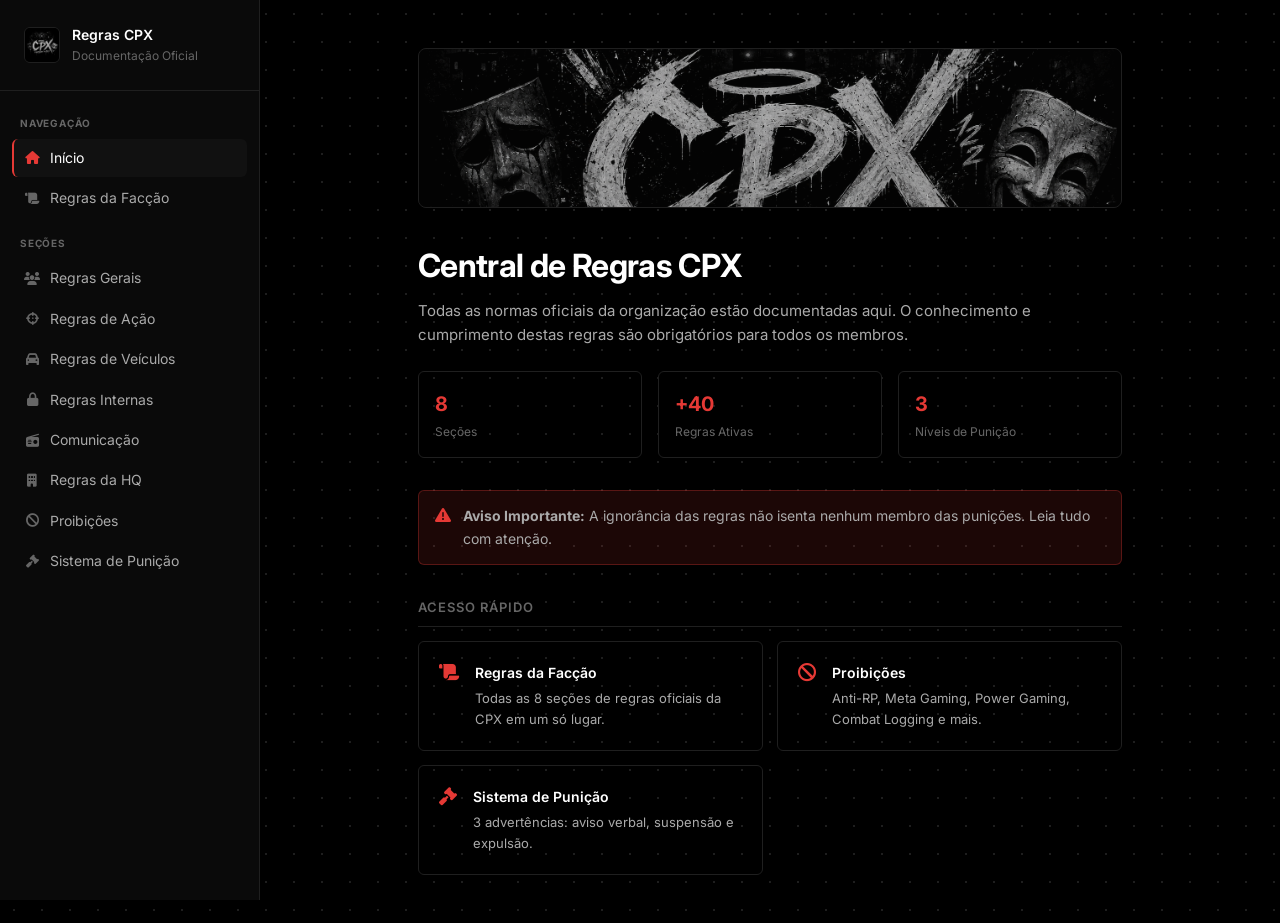
==== commit ea4d3be1: "correção 3.0" ====
--- a/index.html
+++ b/index.html
@@ -26,46 +26,49 @@
             </div>
         </div>
 
-        <div class="sidebar-search">
-            <div class="search-wrapper">
-                <i class="fa-solid fa-search"></i>
-                <input type="text" placeholder="Buscar nas regras...">
-            </div>
-        </div>
-
         <nav class="sidebar-nav">
-            <div class="nav-label">Início</div>
+            <div class="nav-label">Navegação</div>
             <a href="index.html" class="nav-item active">
                 <i class="fa-solid fa-house"></i>
-                Visão Geral
+                Início
+            </a>
+            <a href="pages/gerais.html" class="nav-item">
+                <i class="fa-solid fa-scroll"></i>
+                Regras da Facção
             </a>
 
-            <div class="nav-label">Diretrizes</div>
-            <a href="#" class="nav-item">
-                <i class="fa-solid fa-book"></i>
+            <div class="nav-label">Seções</div>
+            <a href="pages/gerais.html#sec-1" class="nav-item">
+                <i class="fa-solid fa-users"></i>
                 Regras Gerais
             </a>
-            <a href="#" class="nav-item">
-                <i class="fa-solid fa-triangle-exclamation"></i>
-                Advertências
+            <a href="pages/gerais.html#sec-2" class="nav-item">
+                <i class="fa-solid fa-crosshairs"></i>
+                Regras de Ação
             </a>
-            <a href="#" class="nav-item">
-                <i class="fa-solid fa-box-open"></i>
-                Regras do Baú
+            <a href="pages/gerais.html#sec-3" class="nav-item">
+                <i class="fa-solid fa-car"></i>
+                Regras de Veículos
             </a>
-            <a href="#" class="nav-item">
-                <i class="fa-solid fa-sack-dollar"></i>
-                Farm
+            <a href="pages/gerais.html#sec-4" class="nav-item">
+                <i class="fa-solid fa-lock"></i>
+                Regras Internas
             </a>
-
-            <div class="nav-label">Estrutura</div>
-            <a href="#" class="nav-item">
-                <i class="fa-solid fa-sitemap"></i>
-                Hierarquia
+            <a href="pages/gerais.html#sec-5" class="nav-item">
+                <i class="fa-solid fa-radio"></i>
+                Comunicação
             </a>
-            <a href="#" class="nav-item">
-                <i class="fa-solid fa-star"></i>
-                Elite
+            <a href="pages/gerais.html#sec-6" class="nav-item">
+                <i class="fa-solid fa-building"></i>
+                Regras da HQ
+            </a>
+            <a href="pages/gerais.html#sec-7" class="nav-item">
+                <i class="fa-solid fa-ban"></i>
+                Proibições
+            </a>
+            <a href="pages/gerais.html#sec-8" class="nav-item">
+                <i class="fa-solid fa-gavel"></i>
+                Sistema de Punição
             </a>
         </nav>
     </aside>
@@ -73,40 +76,40 @@
     <!-- Main Content -->
     <main class="main-content">
         <!-- Topbar Mobile -->
-        <header class="topbar-mobile">
+        <header class="topbar-mobile" id="topbar">
             <button class="hamburger" id="hamburger-btn">
                 <i class="fa-solid fa-bars"></i>
             </button>
             <strong>Regras CPX</strong>
-            <div style="width: 18px;"></div> <!-- Placeholder to center text -->
+            <div style="width: 18px;"></div>
         </header>
 
         <!-- Page Content -->
         <div class="page-container">
-            
+
             <div class="page-banner">
                 <img src="assets/banner.png" alt="Banner CPX">
             </div>
 
             <header class="page-header">
-                <h1 class="page-title">Bem-vindo à Central de Regras CPX</h1>
+                <h1 class="page-title">Central de Regras CPX</h1>
                 <p class="page-description">
-                    Todas as normas internas da organização estão registradas nesta documentação oficial.
-                    O conhecimento e cumprimento destas regras são essenciais para a manutenção da disciplina da facção.
+                    Todas as normas oficiais da organização estão documentadas aqui.
+                    O conhecimento e cumprimento destas regras são obrigatórios para todos os membros.
                 </p>
 
                 <div class="stats-grid">
                     <div class="stat-item">
-                        <div class="stat-value">10</div>
-                        <div class="stat-label">Categorias</div>
+                        <div class="stat-value">8</div>
+                        <div class="stat-label">Seções</div>
                     </div>
                     <div class="stat-item">
-                        <div class="stat-value">+50</div>
+                        <div class="stat-value">+40</div>
                         <div class="stat-label">Regras Ativas</div>
                     </div>
                     <div class="stat-item">
-                        <div class="stat-value">24/7</div>
-                        <div class="stat-label">Monitoramento</div>
+                        <div class="stat-value">3</div>
+                        <div class="stat-label">Níveis de Punição</div>
                     </div>
                 </div>
             </header>
@@ -119,29 +122,29 @@
             </div>
 
             <h2 class="section-title">Acesso Rápido</h2>
-            
+
             <div class="cards-grid">
-                <a href="#" class="card">
-                    <i class="fa-solid fa-book card-icon"></i>
+                <a href="pages/gerais.html" class="card">
+                    <i class="fa-solid fa-scroll card-icon"></i>
                     <div class="card-content">
-                        <strong>Regras Gerais</strong>
-                        <span>Normas básicas de convivência, respeito e conduta dentro da facção.</span>
+                        <strong>Regras da Facção</strong>
+                        <span>Todas as 8 seções de regras oficiais da CPX em um só lugar.</span>
                     </div>
                 </a>
 
-                <a href="#" class="card">
-                    <i class="fa-solid fa-box-open card-icon"></i>
+                <a href="pages/gerais.html#sec-7" class="card">
+                    <i class="fa-solid fa-ban card-icon"></i>
                     <div class="card-content">
-                        <strong>Regras do Baú</strong>
-                        <span>Limites de arsenal, restrições diárias e gerenciamento de itens.</span>
+                        <strong>Proibições</strong>
+                        <span>Anti-RP, Meta Gaming, Power Gaming, Combat Logging e mais.</span>
                     </div>
                 </a>
 
-                <a href="#" class="card">
-                    <i class="fa-solid fa-copy card-icon"></i>
+                <a href="pages/gerais.html#sec-8" class="card">
+                    <i class="fa-solid fa-gavel card-icon"></i>
                     <div class="card-content">
-                        <strong>Modelos Rápidos</strong>
-                        <span>Formulários padronizados para advertências e avisos de ausência.</span>
+                        <strong>Sistema de Punição</strong>
+                        <span>3 advertências: aviso verbal, suspensão e expulsão.</span>
                     </div>
                 </a>
             </div>
--- a/style.css
+++ b/style.css
@@ -1,27 +1,38 @@
 @import url('https://fonts.googleapis.com/css2?family=Inter:wght@400;500;600;700&display=swap');
 
+/* ══════════════════════════════════════════
+   DESIGN TOKENS — Paleta: Preto · Branco · Vermelho
+   ══════════════════════════════════════════ */
 :root {
-  --bg-main: #09090b; /* Zinc 950 */
-  --bg-sidebar: #09090b;
-  --bg-card: transparent;
-  --bg-hover: #18181b; /* Zinc 900 */
-  
-  --border: #27272a; /* Zinc 800 */
-  --border-hover: #3f3f46;
-  
-  --text-primary: #fafafa;
-  --text-secondary: #a1a1aa;
-  --text-muted: #71717a;
-  
-  --color-red: #ef4444;
-  --color-green: #22c55e;
-  --color-yellow: #eab308;
-
-  --sidebar-width: 260px;
+  --bg-main:    #000000;
+  --bg-sidebar: #0a0a0a;
+  --bg-card:    transparent;
+  --bg-hover:   #111111;
+
+  --border:       #1f1f1f;
+  --border-hover: #333333;
+
+  --text-primary:   #ffffff;
+  --text-secondary: #aaaaaa;
+  --text-muted:     #666666;
+
+  --color-red:     #e53935;
+  --color-red-dark: #b71c1c;
+  --color-red-dim: rgba(229, 57, 53, 0.12);
+
+  /* Legacy aliases — usados nas subpáginas */
+  --red:    #e53935;
+  --green:  #e53935;
+  --yellow: #ffffff;
+
+  --sidebar-width:    260px;
   --content-max-width: 768px;
 }
 
-* {
+/* ══════════════════════════════════════════
+   RESET
+   ══════════════════════════════════════════ */
+*, *::before, *::after {
   box-sizing: border-box;
   margin: 0;
   padding: 0;
@@ -30,25 +41,35 @@
 body {
   font-family: 'Inter', sans-serif;
   background-color: var(--bg-main);
+  /* ── Textura sutil: grade de pontos ── */
+  background-image: radial-gradient(circle, #1e1e1e 1px, transparent 1px);
+  background-size: 28px 28px;
   color: var(--text-primary);
   line-height: 1.6;
   font-size: 15px;
   -webkit-font-smoothing: antialiased;
 }
 
-/* ── SCROLLBAR ── */
-::-webkit-scrollbar { width: 6px; height: 6px; }
-::-webkit-scrollbar-track { background: transparent; }
-::-webkit-scrollbar-thumb { background: #27272a; border-radius: 4px; }
-::-webkit-scrollbar-thumb:hover { background: #3f3f46; }
-
-/* ── LAYOUT PRINCIPAL ── */
+/* ══════════════════════════════════════════
+   SCROLLBAR
+   ══════════════════════════════════════════ */
+::-webkit-scrollbar        { width: 6px; height: 6px; }
+::-webkit-scrollbar-track  { background: transparent; }
+::-webkit-scrollbar-thumb  { background: #222222; border-radius: 4px; }
+::-webkit-scrollbar-thumb:hover { background: var(--color-red); }
+
+/* ══════════════════════════════════════════
+   LAYOUT PRINCIPAL
+   ══════════════════════════════════════════ */
 .app-container {
   display: flex;
   min-height: 100vh;
 }
 
-/* ── SIDEBAR ── */
+/* ══════════════════════════════════════════
+   SIDEBAR
+   ══════════════════════════════════════════ */
+#sidebar,
 .sidebar {
   width: var(--sidebar-width);
   background-color: var(--bg-sidebar);
@@ -69,11 +90,12 @@
   display: flex;
   align-items: center;
   gap: 12px;
+  border-bottom: 1px solid var(--border);
 }
 
 .sidebar-logo {
-  width: 32px;
-  height: 32px;
+  width: 36px;
+  height: 36px;
   background-color: var(--bg-hover);
   border: 1px solid var(--border);
   border-radius: 6px;
@@ -81,6 +103,7 @@
   align-items: center;
   justify-content: center;
   overflow: hidden;
+  flex-shrink: 0;
 }
 
 .sidebar-logo img {
@@ -94,20 +117,31 @@
   flex-direction: column;
 }
 
-.sidebar-title strong {
+.sidebar-title strong,
+.sidebar-title span:first-child {
   font-size: 14px;
   font-weight: 600;
-}
-
-.sidebar-title span {
+  color: var(--text-primary);
+}
+
+.sidebar-title span:last-child {
   font-size: 12px;
   color: var(--text-muted);
 }
 
+/* Busca */
 .sidebar-search {
-  padding: 0 24px 16px;
-}
-
+  padding: 16px 16px 8px;
+  position: relative;
+}
+
+.search-wrap,
+.search-wrapper {
+  position: relative;
+}
+
+.search-wrap input,
+.search-wrapper input,
 .sidebar-search input {
   width: 100%;
   background: var(--bg-hover);
@@ -118,13 +152,17 @@
   font-family: inherit;
   font-size: 13px;
   outline: none;
-}
-
-.search-wrapper {
-  position: relative;
-}
-
-.search-wrapper i {
+  transition: border-color 0.2s;
+}
+
+.search-wrap input:focus,
+.sidebar-search input:focus {
+  border-color: var(--color-red);
+}
+
+.search-wrap .search-icon,
+.search-wrapper i,
+.search-wrap i {
   position: absolute;
   left: 10px;
   top: 50%;
@@ -133,23 +171,57 @@
   font-size: 12px;
 }
 
+/* Resultados da busca */
+#search-results {
+  display: none;
+  position: absolute;
+  top: calc(100% - 8px);
+  left: 16px;
+  right: 16px;
+  background: var(--bg-hover);
+  border: 1px solid var(--border);
+  border-radius: 6px;
+  z-index: 200;
+  overflow: hidden;
+}
+
+#search-results a {
+  display: block;
+  padding: 10px 14px;
+  font-size: 13px;
+  color: var(--text-secondary);
+  text-decoration: none;
+  transition: background 0.15s;
+}
+
+#search-results a:hover {
+  background: var(--border);
+  color: var(--text-primary);
+}
+
+/* Navegação */
 .sidebar-nav {
-  padding: 0 16px 24px;
+  padding: 8px 12px 24px;
   display: flex;
   flex-direction: column;
-  gap: 4px;
-}
-
-.nav-label {
-  font-size: 11px;
-  font-weight: 600;
+  gap: 2px;
+  flex: 1;
+}
+
+/* Labels de seção */
+.nav-label,
+.nav-section-label {
+  font-size: 10px;
+  font-weight: 700;
   color: var(--text-muted);
-  padding: 16px 8px 8px;
+  padding: 16px 8px 6px;
   text-transform: uppercase;
-  letter-spacing: 0.05em;
-}
-
-.nav-item {
+  letter-spacing: 0.08em;
+}
+
+/* Links do menu — suporta ambos os formatos: .nav-item e .nav-link */
+.nav-item,
+.nav-link {
   display: flex;
   align-items: center;
   gap: 10px;
@@ -158,34 +230,76 @@
   color: var(--text-secondary);
   text-decoration: none;
   font-size: 14px;
-  transition: all 0.2s;
-}
-
-.nav-item i {
+  transition: all 0.15s;
+  border-left: 2px solid transparent;
+}
+
+.nav-item i,
+.nav-link .nav-icon,
+.nav-item .nav-icon {
   width: 16px;
   text-align: center;
-  font-size: 14px;
+  font-size: 13px;
   color: var(--text-muted);
-}
-
-.nav-item:hover, .nav-item.active {
+  flex-shrink: 0;
+}
+
+.nav-item:hover,
+.nav-link:hover,
+.nav-item.active,
+.nav-link.active {
   background-color: var(--bg-hover);
   color: var(--text-primary);
-}
-
-.nav-item.active i {
-  color: var(--text-primary);
-}
-
-/* ── CONTEÚDO PRINCIPAL ── */
+  border-left-color: var(--color-red);
+}
+
+.nav-item.active i,
+.nav-link.active .nav-icon {
+  color: var(--color-red);
+}
+
+/* Footer da sidebar */
+.sidebar-footer {
+  padding: 16px;
+  border-top: 1px solid var(--border);
+}
+
+.discord-btn {
+  display: flex;
+  align-items: center;
+  justify-content: center;
+  gap: 8px;
+  width: 100%;
+  padding: 10px;
+  border-radius: 6px;
+  background: var(--color-red-dim);
+  border: 1px solid rgba(229, 57, 53, 0.25);
+  color: var(--color-red);
+  font-size: 13px;
+  font-weight: 600;
+  text-decoration: none;
+  transition: background 0.2s, border-color 0.2s;
+}
+
+.discord-btn:hover {
+  background: rgba(229, 57, 53, 0.2);
+  border-color: rgba(229, 57, 53, 0.5);
+}
+
+/* ══════════════════════════════════════════
+   CONTEÚDO PRINCIPAL
+   ══════════════════════════════════════════ */
+#main,
 .main-content {
   flex: 1;
   margin-left: var(--sidebar-width);
   display: flex;
   flex-direction: column;
-  align-items: center;
-}
-
+  min-height: 100vh;
+}
+
+/* Topbar Mobile */
+#topbar,
 .topbar-mobile {
   display: none;
   width: 100%;
@@ -199,21 +313,45 @@
   justify-content: space-between;
 }
 
+.topbar-logo {
+  font-size: 15px;
+  font-weight: 600;
+  color: var(--text-primary);
+}
+
 .hamburger {
   background: none;
   border: none;
   color: var(--text-primary);
   font-size: 18px;
   cursor: pointer;
-}
-
+  padding: 4px;
+}
+
+/* Container da página */
 .page-container {
   width: 100%;
   max-width: var(--content-max-width);
   padding: 48px 32px;
-}
-
-/* Banner da Página */
+  margin: 0 auto;
+}
+
+/* Páginas do sistema de rotas JS */
+.page {
+  display: none;
+  padding: 40px 32px;
+  max-width: var(--content-max-width);
+  margin: 0 auto;
+  width: 100%;
+}
+
+.page.active {
+  display: block;
+}
+
+/* ══════════════════════════════════════════
+   BANNER DA PÁGINA
+   ══════════════════════════════════════════ */
 .page-banner {
   width: 100%;
   height: 160px;
@@ -231,9 +369,32 @@
   opacity: 0.8;
 }
 
-/* Cabeçalho da Página */
+/* ══════════════════════════════════════════
+   CABEÇALHO DA PÁGINA
+   ══════════════════════════════════════════ */
 .page-header {
-  margin-bottom: 40px;
+  margin-bottom: 32px;
+}
+
+.page-header h2 {
+  font-size: 26px;
+  font-weight: 700;
+  letter-spacing: -0.01em;
+  color: var(--text-primary);
+  margin-bottom: 6px;
+}
+
+.page-header p {
+  font-size: 15px;
+  color: var(--text-secondary);
+}
+
+.header-divider {
+  width: 40px;
+  height: 3px;
+  background: var(--color-red);
+  border-radius: 2px;
+  margin-top: 16px;
 }
 
 .page-title {
@@ -248,7 +409,14 @@
   color: var(--text-secondary);
 }
 
-/* Estatísticas */
+/* Conteúdo da página */
+.page-content {
+  padding-top: 24px;
+}
+
+/* ══════════════════════════════════════════
+   ESTATÍSTICAS (index)
+   ══════════════════════════════════════════ */
 .stats-grid {
   display: flex;
   gap: 16px;
@@ -266,8 +434,8 @@
 
 .stat-value {
   font-size: 20px;
-  font-weight: 600;
-  color: var(--text-primary);
+  font-weight: 700;
+  color: var(--color-red);
 }
 
 .stat-label {
@@ -276,20 +444,27 @@
   margin-top: 2px;
 }
 
-/* Títulos de Seção */
+/* ══════════════════════════════════════════
+   TÍTULOS DE SEÇÃO
+   ══════════════════════════════════════════ */
 .section-title {
-  font-size: 20px;
+  font-size: 13px;
   font-weight: 600;
-  margin: 48px 0 24px;
+  color: var(--text-muted);
+  text-transform: uppercase;
+  letter-spacing: 0.08em;
+  margin: 32px 0 14px;
   padding-bottom: 8px;
   border-bottom: 1px solid var(--border);
 }
 
-/* Grid de Cards */
+/* ══════════════════════════════════════════
+   GRID DE CARDS (index)
+   ══════════════════════════════════════════ */
 .cards-grid {
   display: grid;
-  grid-template-columns: repeat(auto-fill, minmax(300px, 1fr));
-  gap: 16px;
+  grid-template-columns: repeat(auto-fill, minmax(280px, 1fr));
+  gap: 14px;
 }
 
 .card {
@@ -311,7 +486,7 @@
 
 .card-icon {
   font-size: 18px;
-  color: var(--text-muted);
+  color: var(--color-red);
   margin-top: 2px;
 }
 
@@ -328,65 +503,267 @@
 }
 
 .card-content span {
+  font-size: 13px;
+  color: var(--text-secondary);
+}
+
+/* Cards de regras (subpáginas) */
+.rule-card {
+  display: flex;
+  align-items: flex-start;
+  gap: 14px;
+  padding: 16px;
+  border: 1px solid var(--border);
+  border-radius: 6px;
+  background: var(--bg-hover);
+  transition: border-color 0.2s;
+}
+
+.rule-card:hover {
+  border-color: var(--border-hover);
+}
+
+.rule-card-icon {
+  font-size: 18px;
+  margin-top: 2px;
+  flex-shrink: 0;
+  width: 20px;
+  text-align: center;
+}
+
+.rule-card-body {
+  display: flex;
+  flex-direction: column;
+  gap: 4px;
+}
+
+.rule-card-body strong {
   font-size: 14px;
+  font-weight: 600;
+  color: var(--text-primary);
+}
+
+.rule-card-body span {
+  font-size: 13px;
   color: var(--text-secondary);
 }
 
-/* Alertas */
+/* ══════════════════════════════════════════
+   ALERTAS
+   ══════════════════════════════════════════ */
 .alert {
   border: 1px solid var(--border);
   border-radius: 6px;
-  padding: 16px;
+  padding: 14px 16px;
   display: flex;
   gap: 12px;
   margin: 24px 0;
   font-size: 14px;
+  color: var(--text-secondary);
 }
 
 .alert-icon {
   font-size: 16px;
   margin-top: 2px;
+  flex-shrink: 0;
 }
 
 .alert-warning {
-  background-color: rgba(234, 179, 8, 0.05);
-  border-color: rgba(234, 179, 8, 0.2);
+  background-color: var(--color-red-dim);
+  border-color: rgba(229, 57, 53, 0.3);
 }
 
 .alert-warning .alert-icon {
-  color: var(--color-yellow);
-}
-
-/* ── OVERLAY MOBILE ── */
+  color: var(--color-red);
+}
+
+/* ══════════════════════════════════════════
+   TABELA (advertências)
+   ══════════════════════════════════════════ */
+.table-wrap {
+  overflow-x: auto;
+  border: 1px solid var(--border);
+  border-radius: 6px;
+}
+
+table {
+  width: 100%;
+  border-collapse: collapse;
+  font-size: 14px;
+}
+
+table td, table th {
+  padding: 12px 16px;
+  border-bottom: 1px solid var(--border);
+  color: var(--text-secondary);
+  vertical-align: middle;
+}
+
+table tr:last-child td {
+  border-bottom: none;
+}
+
+table td:first-child {
+  width: 36px;
+  text-align: center;
+}
+
+table tr:hover td {
+  background: var(--bg-hover);
+  color: var(--text-primary);
+}
+
+/* ══════════════════════════════════════════
+   PASSOS DE ADVERTÊNCIA
+   ══════════════════════════════════════════ */
+.advert-steps {
+  display: flex;
+  gap: 12px;
+}
+
+.advert-step {
+  flex: 1;
+  padding: 18px;
+  border-radius: 6px;
+  border: 1px solid var(--border);
+  background: var(--bg-hover);
+  display: flex;
+  flex-direction: column;
+  gap: 6px;
+  font-size: 13px;
+  color: var(--text-secondary);
+}
+
+.advert-step strong {
+  font-size: 14px;
+  color: var(--text-primary);
+}
+
+.advert-step p {
+  font-size: 13px;
+  color: var(--text-muted);
+}
+
+.advert-step-num {
+  font-size: 24px;
+  font-weight: 800;
+  margin-bottom: 4px;
+}
+
+.step-1 .advert-step-num { color: var(--text-muted); }
+.step-2 .advert-step-num { color: var(--color-red); }
+.step-3 .advert-step-num { color: var(--color-red); }
+
+.step-3 {
+  border-color: rgba(229, 57, 53, 0.3);
+  background: var(--color-red-dim);
+}
+
+/* ══════════════════════════════════════════
+   BOTÃO VOLTAR AO TOPO
+   ══════════════════════════════════════════ */
+#back-top {
+  position: fixed;
+  bottom: 24px;
+  right: 24px;
+  width: 36px;
+  height: 36px;
+  background: var(--color-red);
+  color: #fff;
+  border-radius: 6px;
+  display: flex;
+  align-items: center;
+  justify-content: center;
+  font-size: 14px;
+  cursor: pointer;
+  opacity: 0;
+  pointer-events: none;
+  transition: opacity 0.2s, transform 0.2s;
+  z-index: 200;
+}
+
+#back-top.visible {
+  opacity: 1;
+  pointer-events: all;
+}
+
+#back-top:hover {
+  transform: translateY(-2px);
+}
+
+/* ══════════════════════════════════════════
+   BOTÕES COPIAR (modelos)
+   ══════════════════════════════════════════ */
+.copy-btn {
+  display: inline-flex;
+  align-items: center;
+  gap: 6px;
+  padding: 6px 12px;
+  font-size: 12px;
+  font-weight: 600;
+  color: var(--text-muted);
+  background: var(--bg-hover);
+  border: 1px solid var(--border);
+  border-radius: 4px;
+  cursor: pointer;
+  transition: all 0.15s;
+  font-family: inherit;
+}
+
+.copy-btn:hover {
+  border-color: var(--color-red);
+  color: var(--color-red);
+}
+
+.copy-btn.copied {
+  border-color: var(--color-red);
+  color: var(--color-red);
+}
+
+/* ══════════════════════════════════════════
+   OVERLAY MOBILE
+   ══════════════════════════════════════════ */
+#overlay,
 .mobile-overlay {
   display: none;
   position: fixed;
   inset: 0;
-  background: rgba(0,0,0,0.5);
+  background: rgba(0, 0, 0, 0.7);
   z-index: 95;
   backdrop-filter: blur(2px);
 }
 
-/* ── RESPONSIVIDADE CELULAR (MOBILE) ── */
+#overlay.show,
+.mobile-overlay.active {
+  display: block;
+}
+
+/* ══════════════════════════════════════════
+   RESPONSIVIDADE MOBILE
+   ══════════════════════════════════════════ */
 @media (max-width: 768px) {
+  #sidebar,
   .sidebar {
     transform: translateX(-100%);
   }
 
+  #sidebar.open,
   .sidebar.open {
     transform: translateX(0);
   }
 
-  .mobile-overlay.active {
-    display: block;
-  }
-
+  #main,
   .main-content {
     margin-left: 0;
   }
 
+  #topbar,
   .topbar-mobile {
     display: flex;
+  }
+
+  .page {
+    padding: 24px 20px 60px;
   }
 
   .page-container {
@@ -398,17 +775,18 @@
     margin-bottom: 24px;
   }
 
-  .page-title {
-    font-size: 26px;
+  .page-title,
+  .page-header h2 {
+    font-size: 22px;
   }
 
   .stats-grid {
-    flex-direction: row; /* Mantém os stats lado a lado */
-    gap: 8px; /* Espaço menor no celular */
+    flex-direction: row;
+    gap: 8px;
   }
 
   .stat-item {
-    padding: 12px; /* Reduz padding para caber na tela */
+    padding: 12px;
   }
 
   .stat-value {
@@ -418,4 +796,101 @@
   .cards-grid {
     grid-template-columns: 1fr;
   }
+
+  .advert-steps {
+    flex-direction: column;
+  }
+
+  #back-top {
+    bottom: 16px;
+    right: 16px;
+  }
+}
+
+/* ══════════════════════════════════════════
+   #3 — ANIMAÇÕES DE ENTRADA NAS SEÇÕES
+   ══════════════════════════════════════════ */
+@keyframes fadeInUp {
+  from {
+    opacity: 0;
+    transform: translateY(28px);
+  }
+  to {
+    opacity: 1;
+    transform: translateY(0);
+  }
+}
+
+/* Estado inicial — invisível antes de entrar na tela */
+.rules-section {
+  opacity: 0;
+  transform: translateY(28px);
+  transition: opacity 0.5s ease, transform 0.5s ease;
+}
+
+/* Quando o IntersectionObserver adiciona .visible */
+.rules-section.visible {
+  opacity: 1;
+  transform: translateY(0);
+}
+
+/* Itens da lista aparecem em cascata */
+.rules-section.visible .rules-list li {
+  animation: fadeInUp 0.4s ease both;
+}
+
+.rules-section.visible .rules-list li:nth-child(1) { animation-delay: 0.05s; }
+.rules-section.visible .rules-list li:nth-child(2) { animation-delay: 0.10s; }
+.rules-section.visible .rules-list li:nth-child(3) { animation-delay: 0.15s; }
+.rules-section.visible .rules-list li:nth-child(4) { animation-delay: 0.20s; }
+.rules-section.visible .rules-list li:nth-child(5) { animation-delay: 0.25s; }
+.rules-section.visible .rules-list li:nth-child(6) { animation-delay: 0.30s; }
+.rules-section.visible .rules-list li:nth-child(7) { animation-delay: 0.35s; }
+
+/* Tags de proibição também em cascata */
+.rules-section.visible .prohibition-tag {
+  animation: fadeInUp 0.35s ease both;
+}
+.rules-section.visible .prohibition-tag:nth-child(1) { animation-delay: 0.05s; }
+.rules-section.visible .prohibition-tag:nth-child(2) { animation-delay: 0.10s; }
+.rules-section.visible .prohibition-tag:nth-child(3) { animation-delay: 0.15s; }
+.rules-section.visible .prohibition-tag:nth-child(4) { animation-delay: 0.20s; }
+.rules-section.visible .prohibition-tag:nth-child(5) { animation-delay: 0.25s; }
+.rules-section.visible .prohibition-tag:nth-child(6) { animation-delay: 0.30s; }
+.rules-section.visible .prohibition-tag:nth-child(7) { animation-delay: 0.35s; }
+.rules-section.visible .prohibition-tag:nth-child(8) { animation-delay: 0.40s; }
+
+/* Passos de punição em cascata */
+.rules-section.visible .punishment-step {
+  animation: fadeInUp 0.4s ease both;
+}
+.rules-section.visible .punishment-step:nth-child(1) { animation-delay: 0.05s; }
+.rules-section.visible .punishment-step:nth-child(2) { animation-delay: 0.15s; }
+.rules-section.visible .punishment-step:nth-child(3) { animation-delay: 0.25s; }
+
+/* Banner final */
+.final-banner {
+  opacity: 0;
+  transform: translateY(20px);
+  transition: opacity 0.6s ease 0.2s, transform 0.6s ease 0.2s;
+}
+.final-banner.visible {
+  opacity: 1;
+  transform: translateY(0);
+}
+
+/* ══════════════════════════════════════════
+   #1 — SCROLL SPY — Link ativo enquanto rola
+   ══════════════════════════════════════════ */
+.nav-item.spy-active,
+.nav-link.spy-active {
+  background-color: var(--color-red-dim);
+  color: var(--text-primary);
+  border-left-color: var(--color-red);
+  font-weight: 600;
+}
+
+.nav-item.spy-active i,
+.nav-link.spy-active .nav-icon {
+  color: var(--color-red);
 }
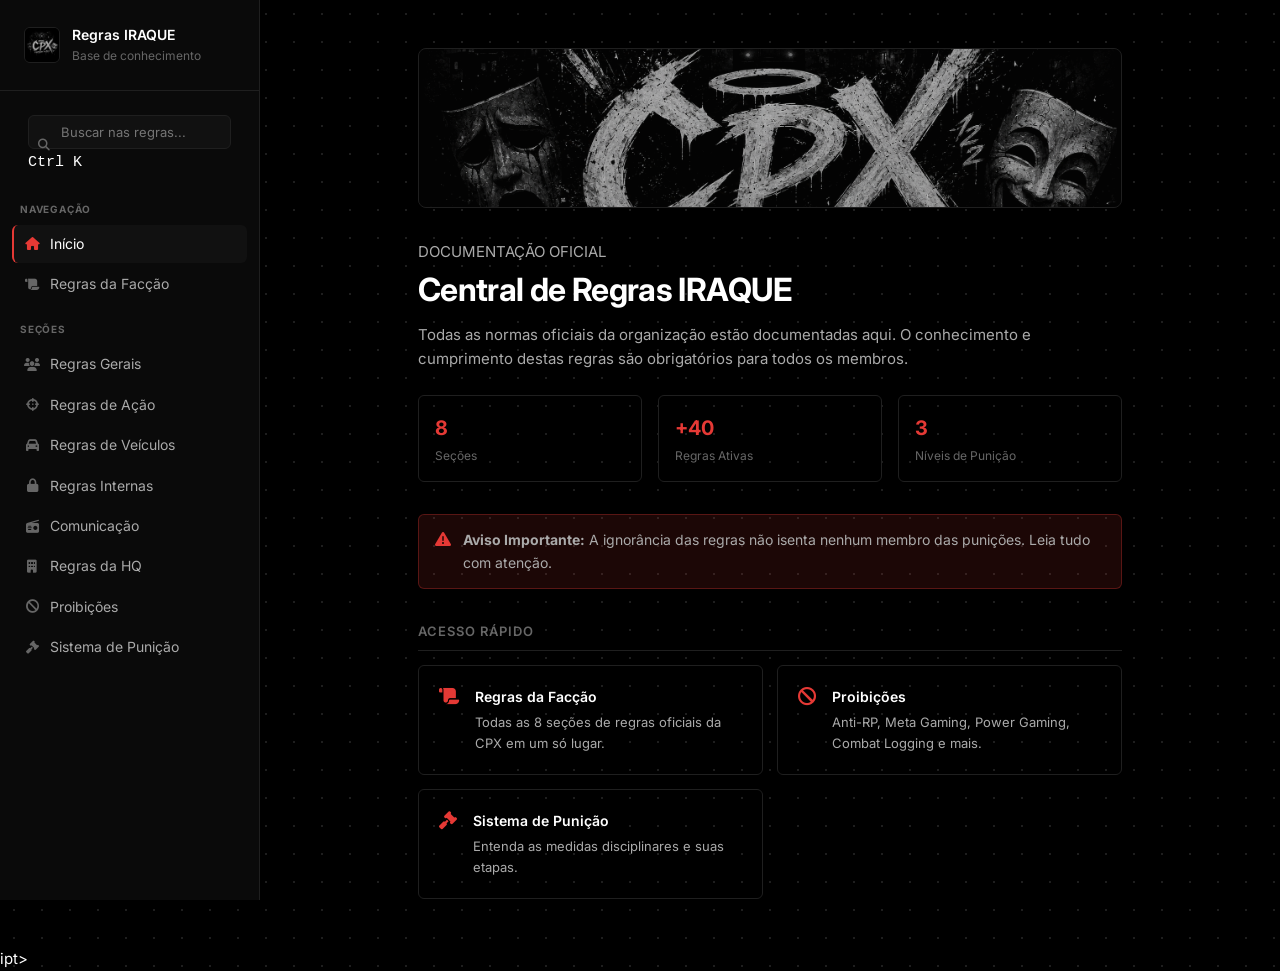
==== commit bd805ccb: "Rebrand homepage as IRAQUE documentation" ====
--- a/index.html
+++ b/index.html
@@ -1,171 +1,169 @@
 <!DOCTYPE html>
 <html lang="pt-BR">
+
 <head>
     <meta charset="UTF-8">
     <meta name="viewport" content="width=device-width, initial-scale=1.0">
-    <title>Regras CPX | Documentação Oficial</title>
+    <meta name="description" content="Central oficial de documentação e regras da organização IRAQUE.">
+    <meta name="theme-color" content="#101114">
+    <title>Regras IRAQUE | Documentação Oficial</title>
+    <link rel="shortcut icon" href="assets/favicon.ico" type="image/x-icon">
     <link rel="stylesheet" href="style.css">
     <link rel="stylesheet" href="https://cdnjs.cloudflare.com/ajax/libs/font-awesome/6.4.0/css/all.min.css">
 </head>
+
 <body>
 
-<div class="app-container">
+    <div class="app-container">
 
-    <!-- Overlay Mobile -->
-    <div class="mobile-overlay" id="mobile-overlay"></div>
+        <!-- Overlay Mobile -->
+        <div class="mobile-overlay" id="mobile-overlay"></div>
 
-    <!-- Sidebar -->
-    <aside class="sidebar" id="sidebar">
-        <div class="sidebar-header">
-            <div class="sidebar-logo">
-                <img src="assets/logo.png" alt="Logo">
-            </div>
-            <div class="sidebar-title">
-                <strong>Regras CPX</strong>
-                <span>Documentação Oficial</span>
-            </div>
-        </div>
-
-        <nav class="sidebar-nav">
-            <div class="nav-label">Navegação</div>
-            <a href="index.html" class="nav-item active">
-                <i class="fa-solid fa-house"></i>
-                Início
-            </a>
-            <a href="pages/gerais.html" class="nav-item">
-                <i class="fa-solid fa-scroll"></i>
-                Regras da Facção
-            </a>
-
-            <div class="nav-label">Seções</div>
-            <a href="pages/gerais.html#sec-1" class="nav-item">
-                <i class="fa-solid fa-users"></i>
-                Regras Gerais
-            </a>
-            <a href="pages/gerais.html#sec-2" class="nav-item">
-                <i class="fa-solid fa-crosshairs"></i>
-                Regras de Ação
-            </a>
-            <a href="pages/gerais.html#sec-3" class="nav-item">
-                <i class="fa-solid fa-car"></i>
-                Regras de Veículos
-            </a>
-            <a href="pages/gerais.html#sec-4" class="nav-item">
-                <i class="fa-solid fa-lock"></i>
-                Regras Internas
-            </a>
-            <a href="pages/gerais.html#sec-5" class="nav-item">
-                <i class="fa-solid fa-radio"></i>
-                Comunicação
-            </a>
-            <a href="pages/gerais.html#sec-6" class="nav-item">
-                <i class="fa-solid fa-building"></i>
-                Regras da HQ
-            </a>
-            <a href="pages/gerais.html#sec-7" class="nav-item">
-                <i class="fa-solid fa-ban"></i>
-                Proibições
-            </a>
-            <a href="pages/gerais.html#sec-8" class="nav-item">
-                <i class="fa-solid fa-gavel"></i>
-                Sistema de Punição
-            </a>
-        </nav>
-    </aside>
-
-    <!-- Main Content -->
-    <main class="main-content">
-        <!-- Topbar Mobile -->
-        <header class="topbar-mobile" id="topbar">
-            <button class="hamburger" id="hamburger-btn">
-                <i class="fa-solid fa-bars"></i>
-            </button>
-            <strong>Regras CPX</strong>
-            <div style="width: 18px;"></div>
-        </header>
-
-        <!-- Page Content -->
-        <div class="page-container">
-
-            <div class="page-banner">
-                <img src="assets/banner.png" alt="Banner CPX">
-            </div>
-
-            <header class="page-header">
-                <h1 class="page-title">Central de Regras CPX</h1>
-                <p class="page-description">
-                    Todas as normas oficiais da organização estão documentadas aqui.
-                    O conhecimento e cumprimento destas regras são obrigatórios para todos os membros.
-                </p>
-
-                <div class="stats-grid">
-                    <div class="stat-item">
-                        <div class="stat-value">8</div>
-                        <div class="stat-label">Seções</div>
-                    </div>
-                    <div class="stat-item">
-                        <div class="stat-value">+40</div>
-                        <div class="stat-label">Regras Ativas</div>
-                    </div>
-                    <div class="stat-item">
-                        <div class="stat-value">3</div>
-                        <div class="stat-label">Níveis de Punição</div>
-                    </div>
+        <!-- Sidebar -->
+        <aside class="sidebar" id="sidebar">
+            <div class="sidebar-header">
+                <div class="sidebar-logo">
+                    <img src="assets/logo.png" alt="Logo">
                 </div>
-            </header>
-
-            <div class="alert alert-warning">
-                <i class="fa-solid fa-triangle-exclamation alert-icon"></i>
-                <div>
-                    <strong>Aviso Importante:</strong> A ignorância das regras não isenta nenhum membro das punições. Leia tudo com atenção.
+                <div class="sidebar-title">
+                    <strong>Regras IRAQUE</strong>
+                    <span>Base de conhecimento</span>
                 </div>
             </div>
 
-            <h2 class="section-title">Acesso Rápido</h2>
-
-            <div class="cards-grid">
-                <a href="pages/gerais.html" class="card">
-                    <i class="fa-solid fa-scroll card-icon"></i>
-                    <div class="card-content">
-                        <strong>Regras da Facção</strong>
-                        <span>Todas as 8 seções de regras oficiais da CPX em um só lugar.</span>
-                    </div>
+            <nav class="sidebar-nav">
+                <div class="sidebar-search"><div class="search-wrap"><i class="fa-solid fa-search search-icon"></i><input type="search" id="search-input" placeholder="Buscar nas regras..." aria-label="Buscar nas regras"><kbd>Ctrl K</kbd></div><div id="search-results" role="listbox"></div></div>
+                <div class="nav-label">Navegação</div>
+                <a href="index.html" class="nav-item active">
+                    <i class="fa-solid fa-house"></i>
+                    Início
+                </a>
+                <a href="pages/gerais.html" class="nav-item">
+                    <i class="fa-solid fa-scroll"></i>
+                    Regras da Facção
                 </a>
 
-                <a href="pages/gerais.html#sec-7" class="card">
-                    <i class="fa-solid fa-ban card-icon"></i>
-                    <div class="card-content">
-                        <strong>Proibições</strong>
-                        <span>Anti-RP, Meta Gaming, Power Gaming, Combat Logging e mais.</span>
+                <div class="nav-label">Seções</div>
+                <a href="pages/gerais.html#sec-1" class="nav-item">
+                    <i class="fa-solid fa-users"></i>
+                    Regras Gerais
+                </a>
+                <a href="pages/gerais.html#sec-2" class="nav-item">
+                    <i class="fa-solid fa-crosshairs"></i>
+                    Regras de Ação
+                </a>
+                <a href="pages/gerais.html#sec-3" class="nav-item">
+                    <i class="fa-solid fa-car"></i>
+                    Regras de Veículos
+                </a>
+                <a href="pages/gerais.html#sec-4" class="nav-item">
+                    <i class="fa-solid fa-lock"></i>
+                    Regras Internas
+                </a>
+                <a href="pages/gerais.html#sec-5" class="nav-item">
+                    <i class="fa-solid fa-radio"></i>
+                    Comunicação
+                </a>
+                <a href="pages/gerais.html#sec-6" class="nav-item">
+                    <i class="fa-solid fa-building"></i>
+                    Regras da HQ
+                </a>
+                <a href="pages/gerais.html#sec-7" class="nav-item">
+                    <i class="fa-solid fa-ban"></i>
+                    Proibições
+                </a>
+                <a href="pages/gerais.html#sec-8" class="nav-item">
+                    <i class="fa-solid fa-gavel"></i>
+                    Sistema de Punição
+                </a>
+            </nav>
+        </aside>
+
+        <!-- Main Content -->
+        <main class="main-content">
+            <!-- Topbar Mobile -->
+            <header class="topbar-mobile" id="topbar">
+                <button class="hamburger" id="hamburger-btn" aria-label="Abrir menu" aria-expanded="false">
+                    <i class="fa-solid fa-bars"></i>
+                </button>
+                <strong>Regras IRAQUE</strong>
+                <div style="width: 18px;"></div>
+            </header>
+
+            <!-- Page Content -->
+            <div class="page-container">
+
+                <div class="page-banner">
+                    <img src="assets/banner.png" alt="Banner IRAQUE">
+                </div>
+
+                <header class="page-header">
+                    <p class="eyebrow">DOCUMENTAÇÃO OFICIAL</p>
+                    <h1 class="page-title">Central de Regras IRAQUE</h1>
+                    <p class="page-description">
+                        Todas as normas oficiais da organização estão documentadas aqui.
+                        O conhecimento e cumprimento destas regras são obrigatórios para todos os membros.
+                    </p>
+
+                    <div class="stats-grid">
+                        <div class="stat-item">
+                            <div class="stat-value">8</div>
+                            <div class="stat-label">Seções</div>
+                        </div>
+                        <div class="stat-item">
+                            <div class="stat-value">+40</div>
+                            <div class="stat-label">Regras Ativas</div>
+                        </div>
+                        <div class="stat-item">
+                            <div class="stat-value">3</div>
+                            <div class="stat-label">Níveis de Punição</div>
+                        </div>
                     </div>
-                </a>
+                </header>
 
-                <a href="pages/gerais.html#sec-8" class="card">
-                    <i class="fa-solid fa-gavel card-icon"></i>
-                    <div class="card-content">
-                        <strong>Sistema de Punição</strong>
-                        <span>3 advertências: aviso verbal, suspensão e expulsão.</span>
+                <div class="alert alert-warning">
+                    <i class="fa-solid fa-triangle-exclamation alert-icon"></i>
+                    <div>
+                        <strong>Aviso Importante:</strong> A ignorância das regras não isenta nenhum membro das
+                        punições. Leia tudo com atenção.
                     </div>
-                </a>
+                </div>
+
+                <h2 class="section-title">Acesso Rápido</h2>
+
+                <div class="cards-grid">
+                    <a href="pages/gerais.html" class="card">
+                        <i class="fa-solid fa-scroll card-icon"></i>
+                        <div class="card-content">
+                            <strong>Regras da Facção</strong>
+                            <span>Todas as 8 seções de regras oficiais da CPX em um só lugar.</span>
+                        </div>
+                    </a>
+
+                    <a href="pages/gerais.html#sec-7" class="card">
+                        <i class="fa-solid fa-ban card-icon"></i>
+                        <div class="card-content">
+                            <strong>Proibições</strong>
+                            <span>Anti-RP, Meta Gaming, Power Gaming, Combat Logging e mais.</span>
+                        </div>
+                    </a>
+
+                    <a href="pages/gerais.html#sec-8" class="card">
+                        <i class="fa-solid fa-gavel card-icon"></i>
+                        <div class="card-content">
+                            <strong>Sistema de Punição</strong>
+                            <span>Entenda as medidas disciplinares e suas etapas.</span>
+                        </div>
+                    </a>
+                </div>
+
             </div>
+        </main>
+    </div>
 
-        </div>
-    </main>
-</div>
-
-<script>
-    const hamburgerBtn = document.getElementById('hamburger-btn');
-    const sidebar = document.getElementById('sidebar');
-    const overlay = document.getElementById('mobile-overlay');
-
-    function toggleMenu() {
-        sidebar.classList.toggle('open');
-        overlay.classList.toggle('active');
-    }
-
-    hamburgerBtn.addEventListener('click', toggleMenu);
-    overlay.addEventListener('click', toggleMenu);
-</script>
+    <script src="script.js"></script>
+ipt>
 
 </body>
+
 </html>
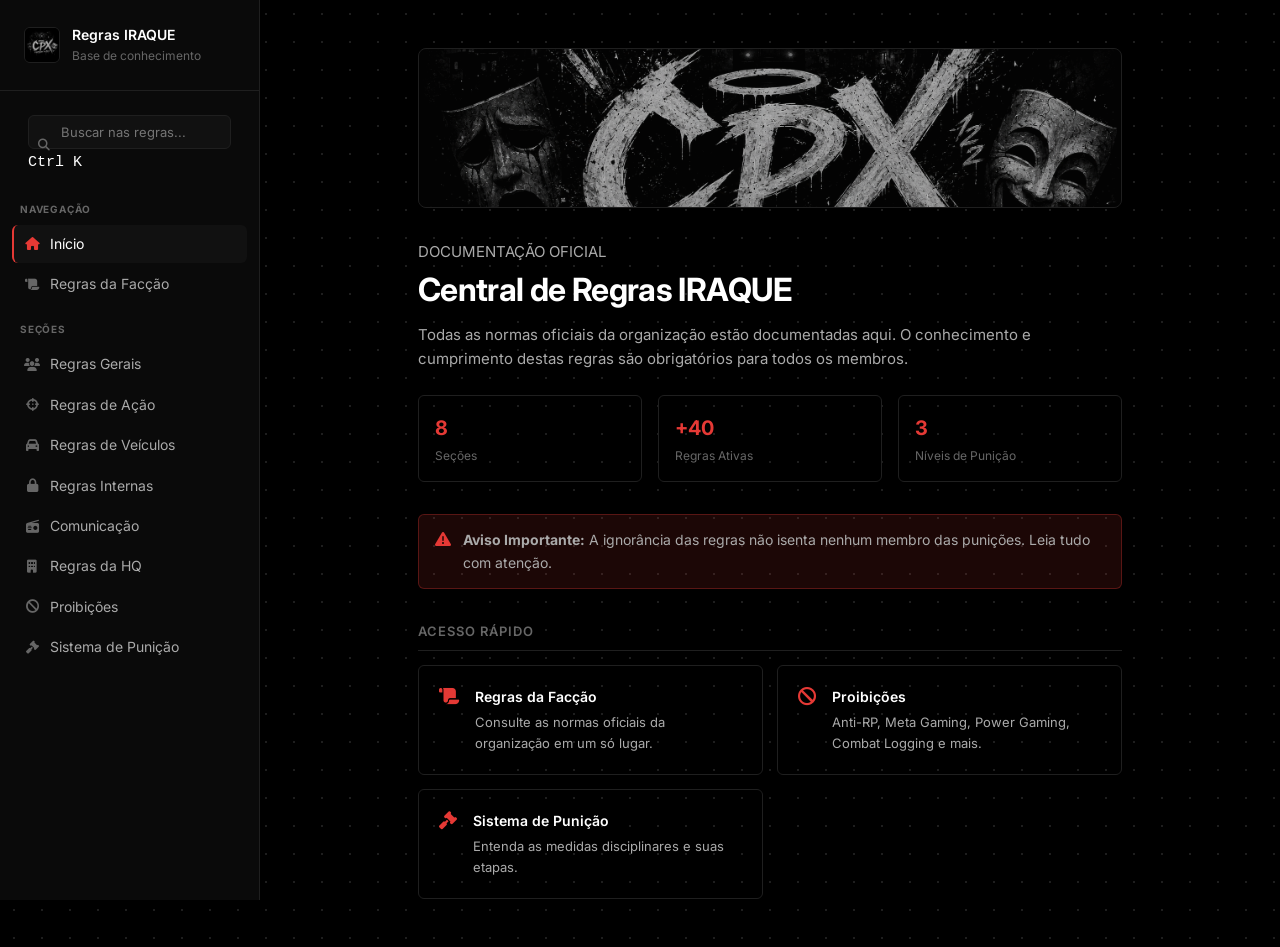
==== commit f0554b65: "Fix homepage markup and remove remaining CPX branding" ====
--- a/index.html
+++ b/index.html
@@ -136,7 +136,7 @@
                         <i class="fa-solid fa-scroll card-icon"></i>
                         <div class="card-content">
                             <strong>Regras da Facção</strong>
-                            <span>Todas as 8 seções de regras oficiais da CPX em um só lugar.</span>
+                            <span>Consulte as normas oficiais da organização em um só lugar.</span>
                         </div>
                     </a>
 
@@ -162,7 +162,6 @@
     </div>
 
     <script src="script.js"></script>
-ipt>
 
 </body>
 
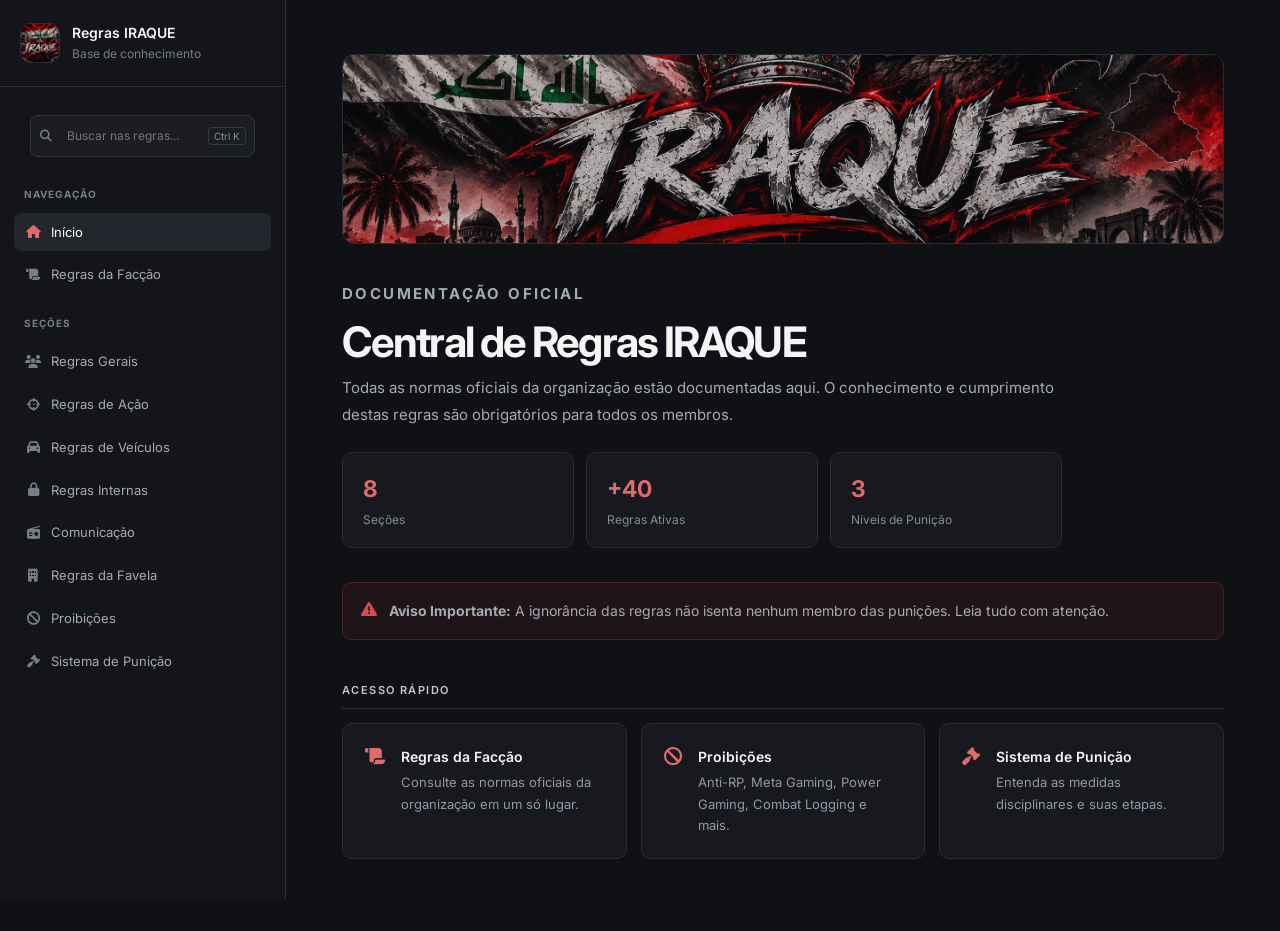
==== commit 36af065b: "troca de logo e algumas escritas" ====
--- a/index.html
+++ b/index.html
@@ -32,7 +32,12 @@
             </div>
 
             <nav class="sidebar-nav">
-                <div class="sidebar-search"><div class="search-wrap"><i class="fa-solid fa-search search-icon"></i><input type="search" id="search-input" placeholder="Buscar nas regras..." aria-label="Buscar nas regras"><kbd>Ctrl K</kbd></div><div id="search-results" role="listbox"></div></div>
+                <div class="sidebar-search">
+                    <div class="search-wrap"><i class="fa-solid fa-search search-icon"></i><input type="search"
+                            id="search-input" placeholder="Buscar nas regras..."
+                            aria-label="Buscar nas regras"><kbd>Ctrl K</kbd></div>
+                    <div id="search-results" role="listbox"></div>
+                </div>
                 <div class="nav-label">Navegação</div>
                 <a href="index.html" class="nav-item active">
                     <i class="fa-solid fa-house"></i>
@@ -66,7 +71,7 @@
                 </a>
                 <a href="pages/gerais.html#sec-6" class="nav-item">
                     <i class="fa-solid fa-building"></i>
-                    Regras da HQ
+                    Regras da Favela
                 </a>
                 <a href="pages/gerais.html#sec-7" class="nav-item">
                     <i class="fa-solid fa-ban"></i>
--- a/style.css
+++ b/style.css
@@ -823,9 +823,10 @@
 
 /* Estado inicial — invisível antes de entrar na tela */
 .rules-section {
-  opacity: 0;
-  transform: translateY(28px);
-  transition: opacity 0.5s ease, transform 0.5s ease;
+  /* As regras devem permanecer visíveis mesmo sem JavaScript. */
+  opacity: 1;
+  transform: none;
+  transition: none;
 }
 
 /* Quando o IntersectionObserver adiciona .visible */
@@ -870,9 +871,10 @@
 
 /* Banner final */
 .final-banner {
-  opacity: 0;
-  transform: translateY(20px);
-  transition: opacity 0.6s ease 0.2s, transform 0.6s ease 0.2s;
+  /* Evita ocultar o aviso final caso a animação não seja inicializada. */
+  opacity: 1;
+  transform: none;
+  transition: none;
 }
 .final-banner.visible {
   opacity: 1;
@@ -893,4 +895,181 @@
 .nav-item.spy-active i,
 .nav-link.spy-active .nav-icon {
   color: var(--color-red);
-}+}
+
+
+/* =========================================================
+   IRAQUE — documentação moderna
+   Camada visual adicional sobre os estilos originais.
+   ========================================================= */
+:root {
+  --bg-main: #101114;
+  --bg-sidebar: #141519;
+  --bg-card: #17191e;
+  --bg-hover: #202229;
+  --border: #292c34;
+  --border-hover: #3b404b;
+  --text-primary: #f4f5f7;
+  --text-secondary: #a6aab4;
+  --text-muted: #777d89;
+  --color-red: #d64b4b;
+  --color-red-dark: #a93636;
+  --color-red-dim: rgba(214, 75, 75, .11);
+  --sidebar-width: 286px;
+  --content-max-width: 1120px;
+}
+body { background: var(--bg-main); background-image: none; }
+#sidebar, .sidebar { background: #141519; border-right-color: #292c34; scrollbar-width: thin; }
+.sidebar-header { padding: 22px 20px; }
+.sidebar-logo { width: 40px; height: 40px; border-radius: 10px; }
+.sidebar-search { padding: 16px 16px 8px; }
+.search-wrap input, .sidebar-search input {
+  min-height: 42px; padding: 10px 58px 10px 36px; border-radius: 8px;
+  background: #1b1d23; border-color: #30343e; font-size: 12px;
+}
+.search-wrap input:focus, .sidebar-search input:focus { border-color: #777d89; box-shadow: 0 0 0 3px rgba(255,255,255,.04); }
+.search-wrap kbd {
+  position: absolute; right: 9px; top: 50%; transform: translateY(-50%);
+  color: #858b97; border: 1px solid #373b45; border-radius: 4px;
+  padding: 2px 5px; font: 10px Inter, sans-serif;
+}
+#search-results {
+  top: calc(100% - 2px); left: 16px; right: 16px; border-radius: 9px;
+  background: #1b1d23; border-color: #353944; box-shadow: 0 16px 36px rgba(0,0,0,.35);
+  max-height: 320px; overflow-y: auto;
+}
+#search-results a { padding: 11px 13px; border-bottom: 1px solid #292c34; }
+#search-results a:last-child { border-bottom: 0; }
+#search-results a small { display: block; color: #858b97; margin-top: 2px; }
+#search-results .search-empty { padding: 13px; color: var(--text-muted); font-size: 12px; }
+.sidebar-nav { padding: 12px 14px 24px; gap: 4px; }
+.nav-label, .nav-section-label { padding: 17px 10px 7px; font-size: 10px; letter-spacing: .1em; }
+.nav-item, .nav-link {
+  border: 0; border-radius: 7px; padding: 9px 11px; font-size: 13px;
+  color: #a6aab4; transition: background .18s ease, color .18s ease;
+}
+.nav-item:hover, .nav-link:hover, .nav-item.active, .nav-link.active,
+.nav-item.spy-active, .nav-link.spy-active { background: #24262d; color: #fff; border: 0; }
+.nav-item.active i, .nav-link.active .nav-icon,
+.nav-item.spy-active i, .nav-link.spy-active .nav-icon { color: #e16a6a; }
+.sidebar-footer { border-top-color: #292c34; }
+.discord-btn { border-radius: 8px; background: #20232b; border-color: #343945; color: #d7dae0; }
+.discord-btn:hover { background: #292d37; border-color: #505765; }
+#main, .main-content { min-width: 0; }
+.page-container, .page { max-width: 1120px; padding: 54px 56px 72px; }
+.page-banner { height: 190px; border-radius: 12px; margin-bottom: 38px; border-color: #292c34; }
+.page-banner img { opacity: .72; }
+.page-title { font-size: clamp(30px, 4vw, 42px); letter-spacing: -.045em; line-height: 1.15; }
+.eyebrow { color: #e16a6a; font-size: 10px; font-weight: 700; letter-spacing: .16em; margin-bottom: 12px; }
+.page-description { max-width: 760px; font-size: 15px; line-height: 1.8; color: #a6aab4; }
+.page-header { margin-bottom: 34px; }
+.stats-grid { max-width: 720px; gap: 12px; }
+.stat-item { background: #17191e; border-color: #292c34; border-radius: 10px; padding: 18px 20px; }
+.stat-value { color: #e16a6a; font-size: 23px; }
+.stat-label { color: #858b97; }
+.alert { border-radius: 9px; padding: 16px 18px; line-height: 1.7; }
+.alert-warning { background: rgba(214,75,75,.08); border-color: rgba(214,75,75,.22); }
+.section-title { margin-top: 42px; color: #c4c7ce; font-size: 11px; letter-spacing: .13em; }
+.cards-grid { grid-template-columns: repeat(auto-fit, minmax(240px, 1fr)); gap: 14px; }
+.card { background: #17191e; border-color: #292c34; border-radius: 10px; padding: 22px; min-height: 116px; }
+a.card:hover { background: #1d2027; border-color: #484d59; transform: translateY(-2px); }
+.card-icon { color: #e16a6a; }
+.card-content span { line-height: 1.65; color: #9298a4; }
+.page .page-header { padding-bottom: 25px; border-bottom: 1px solid #292c34; }
+.page .page-header h2 { font-size: 32px; letter-spacing: -.035em; }
+.page .page-header p { color: #a6aab4; line-height: 1.8; }
+.faction-motto { margin: 8px 0 32px; }
+.motto-tag { border-radius: 5px; background: rgba(214,75,75,.08); border-color: rgba(214,75,75,.2); color: #e16a6a; }
+.rules-section { margin-bottom: 46px; scroll-margin-top: 28px; }
+.rules-section-header { gap: 14px; border-bottom-color: #292c34; padding-bottom: 15px; }
+.rules-section-number { width: 34px; height: 34px; border-radius: 9px; background: #292c34; color: #e16a6a; }
+.rules-section-title { font-size: 19px; letter-spacing: -.02em; }
+.rules-list { gap: 7px; }
+.rules-list li { background: #17191e; border-color: #292c34; border-radius: 8px; padding: 12px 15px; line-height: 1.7; }
+.rules-list li::before { background: #d96a6a; }
+.prohibition-tag { background: rgba(214,75,75,.07); border-color: rgba(214,75,75,.2); color: #e16a6a; border-radius: 8px; }
+.punishment-step { background: #17191e; border-color: #292c34; border-radius: 9px; }
+.final-banner { background: #191b21; border-color: #343945; border-radius: 10px; }
+.final-banner p { color: #e16a6a; }
+#back-top {
+  position: fixed; right: 26px; bottom: 26px; z-index: 80; width: 42px; height: 42px;
+  display: grid; place-items: center; border: 1px solid #3a3e49; border-radius: 10px;
+  background: #20232b; color: #e5e7eb; cursor: pointer; opacity: 0; pointer-events: none;
+  transform: translateY(8px); transition: .2s ease;
+}
+#back-top.visible { opacity: 1; pointer-events: auto; transform: translateY(0); }
+button:focus-visible, a:focus-visible, input:focus-visible { outline: 2px solid #e16a6a; outline-offset: 3px; }
+@media (max-width: 900px) { .page-container, .page { padding: 34px 28px 56px; } }
+@media (max-width: 700px) {
+  #sidebar, .sidebar { transform: translateX(-100%); width: min(86vw, 310px); }
+  #sidebar.open, .sidebar.open { transform: translateX(0); }
+  #main, .main-content { margin-left: 0; }
+  #topbar, .topbar-mobile { display: flex; min-height: 58px; background: rgba(16,17,20,.96); backdrop-filter: blur(12px); }
+  #overlay, .mobile-overlay { display: block; position: fixed; inset: 0; z-index: 95; background: rgba(0,0,0,.62); opacity: 0; pointer-events: none; transition: opacity .2s ease; }
+  #overlay.show, #overlay.active, .mobile-overlay.active { opacity: 1; pointer-events: auto; }
+  .page-container, .page { padding: 28px 20px 48px; }
+  .page-banner { height: 130px; margin-bottom: 28px; }
+  .page-title { font-size: 31px; }
+  .stats-grid { display: grid; grid-template-columns: repeat(3, minmax(0,1fr)); gap: 8px; }
+  .stat-item { padding: 12px 10px; }
+  .stat-value { font-size: 19px; }
+  .stat-label { font-size: 10px; }
+  .cards-grid { grid-template-columns: 1fr; }
+  .page .page-header h2 { font-size: 27px; }
+}
+@media (prefers-reduced-motion: reduce) {
+  *, *::before, *::after { scroll-behavior: auto !important; animation-duration: .01ms !important; transition-duration: .01ms !important; }
+}
+
+
+/* Navegação por páginas: somente a seção selecionada fica visível. */
+.rules-section[hidden] { display: none !important; }
+.rules-section.active {
+  display: block;
+  min-height: 260px;
+  animation: rulesPageEnter .22s ease both;
+}
+@keyframes rulesPageEnter {
+  from { opacity: 0; transform: translateY(8px); }
+  to { opacity: 1; transform: translateY(0); }
+}
+.rules-page-navigation {
+  display: flex;
+  align-items: center;
+  justify-content: space-between;
+  gap: 14px;
+  margin-top: 34px;
+  padding-top: 20px;
+  border-top: 1px solid var(--border);
+}
+.rules-page-button {
+  display: inline-flex;
+  align-items: center;
+  gap: 10px;
+  padding: 11px 15px;
+  border: 1px solid var(--border);
+  border-radius: 8px;
+  background: #1b1d23;
+  color: var(--text-primary);
+  font: inherit;
+  font-size: 13px;
+  cursor: pointer;
+  transition: .18s ease;
+}
+.rules-page-button:not(:disabled):hover {
+  border-color: var(--color-red);
+  background: var(--color-red-dim);
+}
+.rules-page-button:disabled {
+  opacity: .35;
+  cursor: not-allowed;
+}
+.rules-page-counter {
+  color: var(--text-muted);
+  font-size: 12px;
+  white-space: nowrap;
+}
+@media (max-width: 520px) {
+  .rules-page-navigation { gap: 8px; }
+  .rules-page-button { padding: 10px 11px; font-size: 12px; }
+}
